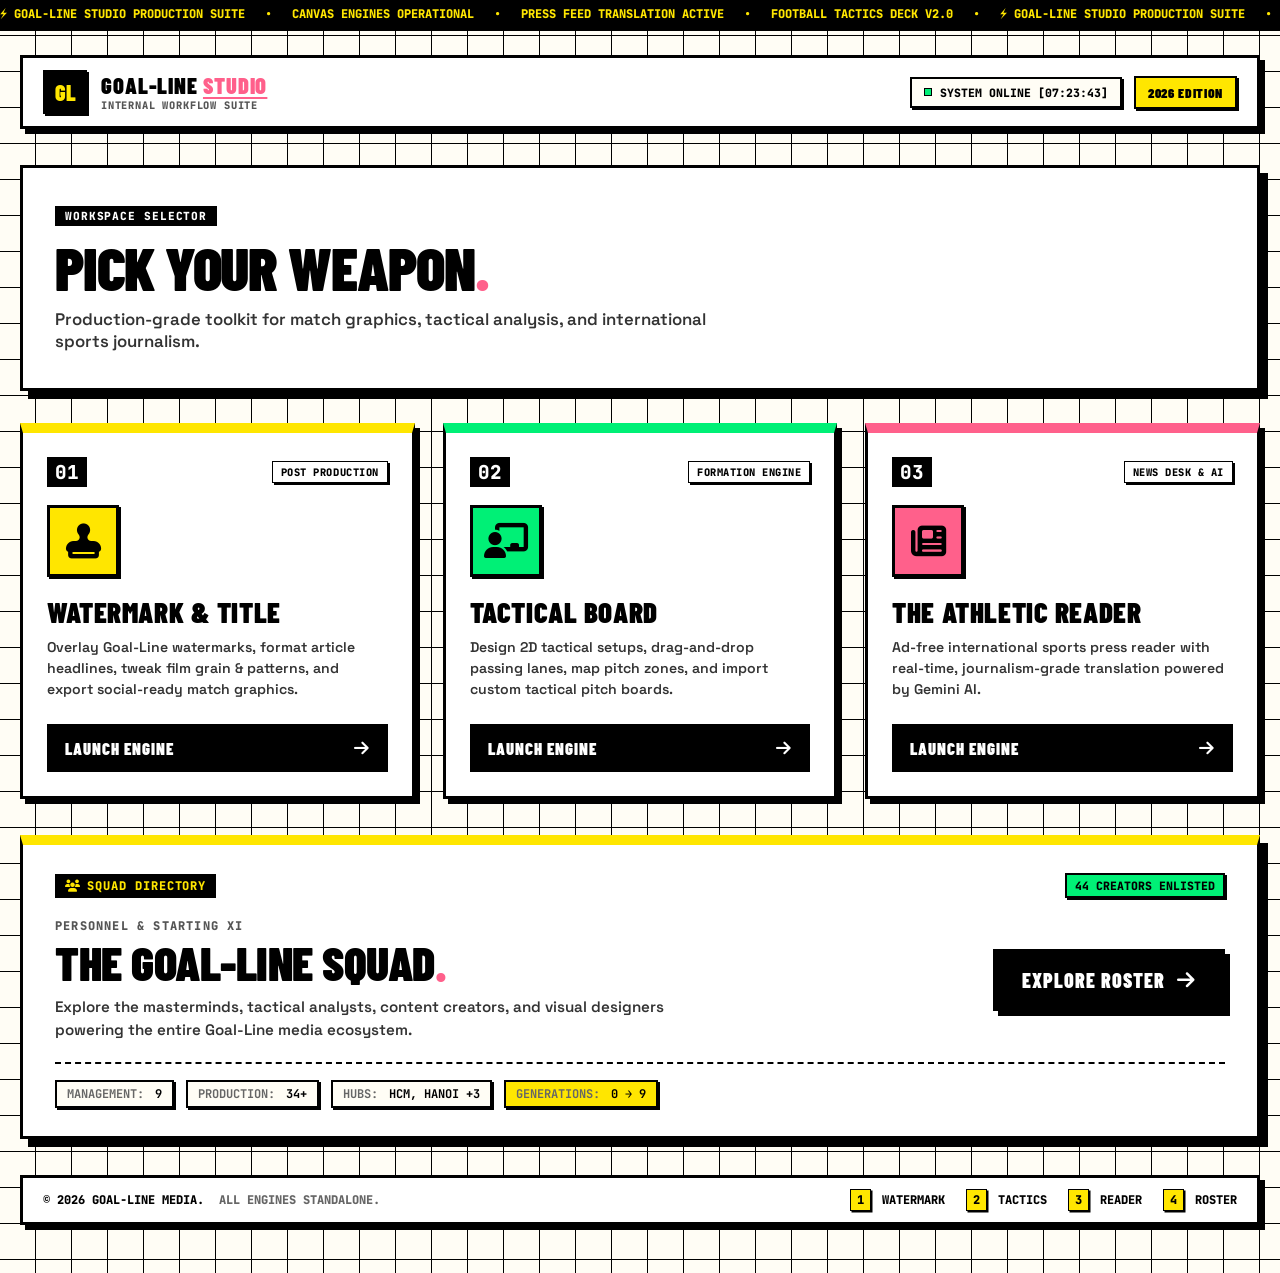
==== index.html @ 64f6f324 "squad list" ====
<!DOCTYPE html>
<html lang="en">
<head>
    <meta charset="UTF-8">
    <meta name="viewport" content="width=device-width, initial-scale=1.0, maximum-scale=1.0, user-scalable=no">
    <title>Goal-Line Studio | Production Suite</title>
    <link rel="icon" href="assets/img/GL_logo.jpg" type="image/icon type" />
    
    <!-- Google Fonts -->
    <link rel="preconnect" href="https://fonts.googleapis.com">
    <link rel="preconnect" href="https://fonts.gstatic.com" crossorigin>
    <link href="https://fonts.googleapis.com/css2?family=Space+Grotesk:wght@500;700;900&family=Barlow+Condensed:wght@800;900&family=JetBrains+Mono:wght@700;800&display=swap" rel="stylesheet">
    <link rel="stylesheet" href="https://cdnjs.cloudflare.com/ajax/libs/font-awesome/6.5.2/css/all.min.css" />
    <link rel="stylesheet" href="style.css" />
</head>
<body class="landing-body">

    <!-- Ticker Bar -->
    <div class="neo-ticker">
        <div class="ticker-track">
            <span>⚡ GOAL-LINE STUDIO PRODUCTION SUITE</span>
            <span>•</span>
            <span>CANVAS ENGINES OPERATIONAL</span>
            <span>•</span>
            <span>PRESS FEED TRANSLATION ACTIVE</span>
            <span>•</span>
            <span>FOOTBALL TACTICS DECK V2.0</span>
            <span>•</span>
            <span>⚡ GOAL-LINE STUDIO PRODUCTION SUITE</span>
            <span>•</span>
            <span>CANVAS ENGINES OPERATIONAL</span>
        </div>
    </div>

    <div class="landing-wrapper">
        <!-- Top Status Bar -->
        <header class="top-nav">
            <div class="brand-badge">
                <div class="logo-box">GL</div>
                <div class="brand-text">
                    <span class="studio-title">GOAL-LINE <em>STUDIO</em></span>
                    <span class="system-tag">INTERNAL WORKFLOW SUITE</span>
                </div>
            </div>

            <div class="header-status">
                <div class="status-indicator">
                    <span class="pulse-dot"></span>
                    <span id="live-clock">SYSTEM 100% READY</span>
                </div>
                <div class="pill-badge">2026 EDITION</div>
            </div>
        </header>

        <!-- Main Hero Section -->
        <section class="hero-section">
            <div class="hero-content">
                <div class="tag-label">WORKSPACE SELECTOR</div>
                <h1 class="hero-headline">PICK YOUR WEAPON<span class="dot-accent">.</span></h1>
                <p class="hero-sub">Production-grade toolkit for match graphics, tactical analysis, and international sports journalism.</p>
            </div>
        </section>

        <!-- 3 Main Tool Cards Grid (Beta Tools Hidden) -->
        <main class="tool-grid">
            
            <!-- TOOL 1: WATERMARK & TITLE -->
            <a href="watermark.html" class="tool-card card-yellow">
                <div class="card-top">
                    <span class="card-num">01</span>
                    <span class="card-tag">POST PRODUCTION</span>
                </div>
                <div class="card-icon-box">
                    <i class="fa-solid fa-stamp"></i>
                </div>
                <div class="card-body">
                    <h3 class="card-title">WATERMARK & TITLE</h3>
                    <p class="card-desc">Overlay Goal-Line watermarks, format article headlines, tweak film grain & patterns, and export social-ready match graphics.</p>
                </div>
                <div class="card-footer-btn">
                    <span>LAUNCH ENGINE</span>
                    <i class="fa-solid fa-arrow-right"></i>
                </div>
            </a>

            <!-- TOOL 2: TACTICAL BOARD -->
            <a href="board.html" class="tool-card card-green">
                <div class="card-top">
                    <span class="card-num">02</span>
                    <span class="card-tag">FORMATION ENGINE</span>
                </div>
                <div class="card-icon-box">
                    <i class="fa-solid fa-chalkboard-user"></i>
                </div>
                <div class="card-body">
                    <h3 class="card-title">TACTICAL BOARD</h3>
                    <p class="card-desc">Design 2D tactical setups, drag-and-drop passing lanes, map pitch zones, and import custom tactical pitch boards.</p>
                </div>
                <div class="card-footer-btn">
                    <span>LAUNCH ENGINE</span>
                    <i class="fa-solid fa-arrow-right"></i>
                </div>
            </a>

            <!-- TOOL 3: THE ATHLETIC READER -->
            <a href="reader.html" class="tool-card card-pink">
                <div class="card-top">
                    <span class="card-num">03</span>
                    <span class="card-tag">NEWS DESK & AI</span>
                </div>
                <div class="card-icon-box">
                    <i class="fa-solid fa-newspaper"></i>
                </div>
                <div class="card-body">
                    <h3 class="card-title">THE ATHLETIC READER</h3>
                    <p class="card-desc">Ad-free international sports press reader with real-time, journalism-grade translation powered by Gemini AI.</p>
                </div>
                <div class="card-footer-btn">
                    <span>LAUNCH ENGINE</span>
                    <i class="fa-solid fa-arrow-right"></i>
                </div>
            </a>

            <!-- ==============================================
                 BETA TOOLS (ĐÃ ĐƯỢC ẨN BẰNG CLASS hidden-beta)
                 ============================================== -->
            <a href="chart.html" class="tool-card card-blue hidden-beta">
                <div class="card-top">
                    <span class="card-num">04</span>
                    <span class="card-tag beta-tag">BETA</span>
                </div>
                <div class="card-icon-box"><i class="fa-solid fa-chart-pie"></i></div>
                <div class="card-body">
                    <h3 class="card-title">CHART</h3>
                    <p class="card-desc">Beta version, supports basic charts only.</p>
                </div>
                <div class="card-footer-btn"><span>LAUNCH TOOL</span><i class="fa-solid fa-arrow-right"></i></div>
            </a>

            <a href="report.html" class="tool-card card-orange hidden-beta">
                <div class="card-top">
                    <span class="card-num">05</span>
                    <span class="card-tag beta-tag">BETA</span>
                </div>
                <div class="card-icon-box"><i class="fa-solid fa-file-invoice"></i></div>
                <div class="card-body">
                    <h3 class="card-title">REPORT</h3>
                    <p class="card-desc">Beta version, supports WhoScored passmap only.</p>
                </div>
                <div class="card-footer-btn"><span>LAUNCH TOOL</span><i class="fa-solid fa-arrow-right"></i></div>
            </a>

            <a href="ai-news.html" class="tool-card card-purple hidden-beta">
                <div class="card-top">
                    <span class="card-num">06</span>
                    <span class="card-tag beta-tag">BETA</span>
                </div>
                <div class="card-icon-box"><i class="fa-solid fa-robot"></i></div>
                <div class="card-body">
                    <h3 class="card-title">AI NEWSROOM</h3>
                    <p class="card-desc">Stay updated with breaking news and draft social posts.</p>
                </div>
                <div class="card-footer-btn"><span>LAUNCH TOOL</span><i class="fa-solid fa-arrow-right"></i></div>
            </a>
        </main>

        <section class="roster-showcase-section">
            <div class="roster-banner card-yellow">
                <div class="banner-badge-strip">
                    <span class="banner-tag"><i class="fa-solid fa-users"></i> SQUAD DIRECTORY</span>
                    <span class="banner-status-tag" id="banner-total-tag">SYNCING ROSTER...</span>
                </div>
            
                <div class="banner-content">
                    <div class="banner-text">
                        <span class="sub-lead">PERSONNEL & STARTING XI</span>
                        <h2 class="banner-title">THE GOAL-LINE SQUAD<span class="dot-accent">.</span></h2>
                        <p class="banner-desc">Explore the masterminds, tactical analysts, content creators, and visual designers powering the entire Goal-Line media ecosystem.</p>
                    </div>
                
                    <div class="banner-action-wrap">
                        <a href="roster.html" class="btn-launch-roster">
                            <span>EXPLORE ROSTER</span>
                            <i class="fa-solid fa-arrow-right"></i>
                        </a>
                    </div>
                </div>
            
                <div class="banner-footer-stats">
                    <div class="stat-pill"><span class="pill-label">MANAGEMENT:</span> <strong id="banner-stat-mgmt">--</strong></div>
                    <div class="stat-pill"><span class="pill-label">PRODUCTION:</span> <strong id="banner-stat-prod">--</strong></div>
                    <div class="stat-pill"><span class="pill-label">HUBS:</span> <strong id="banner-stat-hubs">--</strong></div>
                    <div class="stat-pill highlight"><span class="pill-label">GENERATIONS:</span> <strong id="banner-stat-gens">--</strong></div>
                </div>
            </div>
        </section>

        <!-- Footer -->
        <footer class="landing-footer">
            <div class="footer-left">
                <span>© 2026 GOAL-LINE MEDIA.</span>
                <span class="footer-dim">ALL ENGINES STANDALONE.</span>
            </div>
            <div class="footer-right">
                <span class="keyboard-tip"><kbd>1</kbd> WATERMARK</span>
                <span class="keyboard-tip"><kbd>2</kbd> TACTICS</span>
                <span class="keyboard-tip"><kbd>3</kbd> READER</span>
                <span class="keyboard-tip"><kbd>4</kbd> ROSTER</span>
            </div>
        </footer>
    </div>

    <script type="module" src="js/landing.js"></script>
</body>
</html>
---- style.css ----
@font-face {
  font-family: "Albula";
  src: url("assets/fonts/AlbulaProBold.otf?v=1") format("opentype");
  font-weight: bold;
  font-style: normal;
}

@font-face {
  font-family: "Seriguela";
  src: url("assets/fonts/Seriguela-Black.otf") format("opentype");
  font-weight: normal;
  font-style: normal;
}

:root {
  --neo-black: #000000;
  --neo-white: #ffffff;
  --neo-bg: #fffdf5;
  --neo-card-bg: #ffffff;
  --neo-border-w: 3px;

  /* Palette */
  --neo-yellow: #ffe600;
  --neo-pink: #ff608b;
  --neo-blue: #4deeea;
  --neo-green: #00f076;
  --neo-orange: #ff944d;
  --neo-purple: #c084fc;

  /* Hard Shadows */
  --neo-shadow-sm: 2px 2px 0px var(--neo-black);
  --neo-shadow: 5px 5px 0px var(--neo-black);
  --neo-shadow-lg: 8px 8px 0px var(--neo-black);
  --neo-shadow-hover: 9px 9px 0px var(--neo-black);
  --neo-shadow-active: 2px 2px 0px var(--neo-black);

  /* Fonts */
  --font-main: 'Space Grotesk', system-ui, -apple-system, sans-serif;
  --font-cond: 'Barlow Condensed', sans-serif;
  --font-mono: 'JetBrains Mono', monospace;
}

*, *::before, *::after {
  box-sizing: border-box;
  margin: 0;
  padding: 0;
  -webkit-font-smoothing: antialiased;
}

html, body {
  min-height: 100vh;
  background-color: var(--neo-bg);
  color: var(--neo-black);
  font-family: var(--font-main);
  overflow-x: hidden;
}

/* Font Awesome Protection */
.fa, .fas, .far, .fa-solid, .fa-regular, .fa-brands {
  font-family: "Font Awesome 6 Free" !important;
}
.fa-solid { font-weight: 900 !important; }

/* ---------------- TICKER BAR ---------------- */
.neo-ticker {
  background: var(--neo-black);
  color: var(--neo-yellow);
  font-family: var(--font-mono);
  font-weight: 800;
  font-size: 0.75rem;
  padding: 6px 0;
  border-bottom: var(--neo-border-w) solid var(--neo-black);
  overflow: hidden;
  white-space: nowrap;
}

.ticker-track {
  display: inline-flex;
  gap: 20px;
  animation: ticker-slide 28s linear infinite;
}

@keyframes ticker-slide {
  from { transform: translateX(0); }
  to { transform: translateX(-50%); }
}

/* ---------------- WRAPPER & GRID ---------------- */
.landing-body {
  background-image: 
    linear-gradient(var(--neo-black) 1px, transparent 1px),
    linear-gradient(90deg, var(--neo-black) 1px, transparent 1px);
  background-size: 36px 36px;
  background-position: -1px -1px;
}

.landing-wrapper {
  max-width: 1280px;
  margin: 0 auto;
  padding: 24px 20px 48px;
  min-height: 100vh;
  display: flex;
  flex-direction: column;
}

/* ---------------- TOP NAV ---------------- */
.top-nav {
  display: flex;
  justify-content: space-between;
  align-items: center;
  background: var(--neo-white);
  border: var(--neo-border-w) solid var(--neo-black);
  box-shadow: var(--neo-shadow);
  padding: 12px 20px;
  margin-bottom: 36px;
}

.brand-badge {
  display: flex;
  align-items: center;
  gap: 14px;
}

.logo-box {
  width: 44px;
  height: 44px;
  background: var(--neo-black);
  color: var(--neo-yellow);
  font-family: var(--font-cond);
  font-weight: 900;
  font-size: 22px;
  display: flex;
  align-items: center;
  justify-content: center;
  border: 2.5px solid var(--neo-black);
  box-shadow: var(--neo-shadow-sm);
}

.brand-text {
  display: flex;
  flex-direction: column;
}

.studio-title {
  font-family: var(--font-cond);
  font-weight: 900;
  font-size: 1.4rem;
  letter-spacing: 0.04em;
  text-transform: uppercase;
}

.studio-title em {
  font-style: normal;
  color: var(--neo-pink);
  text-decoration: underline;
  text-underline-offset: 3px;
}

.system-tag {
  font-family: var(--font-mono);
  font-size: 0.65rem;
  font-weight: 800;
  color: #555;
  letter-spacing: 0.08em;
}

.header-status {
  display: flex;
  align-items: center;
  gap: 12px;
}

.status-indicator {
  display: flex;
  align-items: center;
  gap: 8px;
  background: var(--neo-bg);
  border: 2px solid var(--neo-black);
  padding: 6px 12px;
  font-family: var(--font-mono);
  font-weight: 800;
  font-size: 0.72rem;
  box-shadow: var(--neo-shadow-sm);
}

.pulse-dot {
  width: 8px;
  height: 8px;
  background: var(--neo-green);
  border: 1.5px solid var(--neo-black);
}

.pill-badge {
  background: var(--neo-yellow);
  border: 2px solid var(--neo-black);
  box-shadow: var(--neo-shadow-sm);
  padding: 6px 12px;
  font-family: var(--font-cond);
  font-weight: 900;
  font-size: 0.85rem;
  letter-spacing: 0.05em;
}

/* ---------------- HERO SECTION ---------------- */
.hero-section {
  margin-bottom: 32px;
}

.hero-content {
  background: var(--neo-white);
  border: var(--neo-border-w) solid var(--neo-black);
  box-shadow: var(--neo-shadow-lg);
  padding: 36px 32px;
  position: relative;
}

.tag-label {
  display: inline-block;
  background: var(--neo-black);
  color: var(--neo-white);
  font-family: var(--font-mono);
  font-size: 0.7rem;
  font-weight: 900;
  padding: 3px 10px;
  margin-bottom: 12px;
  letter-spacing: 0.08em;
}

.hero-headline {
  font-family: var(--font-cond);
  font-size: 3.8rem;
  font-weight: 900;
  line-height: 0.95;
  letter-spacing: -0.02em;
  margin-bottom: 12px;
}

.dot-accent {
  color: var(--neo-pink);
}

.hero-sub {
  font-size: 1.05rem;
  font-weight: 600;
  color: #333;
  max-width: 680px;
}

/* ---------------- 3 PRIMARY TOOL CARDS ---------------- */
.tool-grid {
  display: grid;
  grid-template-columns: repeat(3, 1fr);
  gap: 28px;
  margin-bottom: 36px;
}

.tool-card {
  background: var(--neo-card-bg);
  border: var(--neo-border-w) solid var(--neo-black);
  box-shadow: var(--neo-shadow);
  padding: 24px;
  text-decoration: none;
  color: var(--neo-black);
  display: flex;
  flex-direction: column;
  position: relative;
  transition: all 0.12s cubic-bezier(0.4, 0, 0.2, 1);
}

.tool-card:hover {
  transform: translate(-4px, -4px);
  box-shadow: var(--neo-shadow-hover);
}

.tool-card:active {
  transform: translate(2px, 2px);
  box-shadow: var(--neo-shadow-active);
}

/* Top Badge & Numbering */
.card-top {
  display: flex;
  justify-content: space-between;
  align-items: center;
  margin-bottom: 18px;
}

.card-num {
  font-family: var(--font-mono);
  font-size: 1.2rem;
  font-weight: 900;
  background: var(--neo-black);
  color: var(--neo-white);
  padding: 2px 8px;
}

.card-tag {
  font-family: var(--font-mono);
  font-size: 0.65rem;
  font-weight: 900;
  border: 1.5px solid var(--neo-black);
  padding: 3px 8px;
  background: var(--neo-white);
  box-shadow: var(--neo-shadow-sm);
  letter-spacing: 0.05em;
}

/* Icon Box */
.card-icon-box {
  width: 72px;
  height: 72px;
  border: var(--neo-border-w) solid var(--neo-black);
  box-shadow: var(--neo-shadow-sm);
  display: flex;
  align-items: center;
  justify-content: center;
  font-size: 2.2rem;
  margin-bottom: 20px;
}

/* Accent Card Colors */
.card-yellow .card-icon-box { background: var(--neo-yellow); }
.card-yellow { border-top: 10px solid var(--neo-yellow); }

.card-green .card-icon-box { background: var(--neo-green); }
.card-green { border-top: 10px solid var(--neo-green); }

.card-pink .card-icon-box { background: var(--neo-pink); }
.card-pink { border-top: 10px solid var(--neo-pink); }

/* Card Content */
.card-body {
  flex-grow: 1;
  margin-bottom: 24px;
}

.card-title {
  font-family: var(--font-cond);
  font-size: 1.8rem;
  font-weight: 900;
  line-height: 1.05;
  letter-spacing: 0.02em;
  margin-bottom: 10px;
}

.card-desc {
  font-size: 0.88rem;
  font-weight: 600;
  line-height: 1.5;
  color: #333;
}

/* Launch Action Button */
.card-footer-btn {
  background: var(--neo-black);
  color: var(--neo-white);
  padding: 12px 16px;
  border: 2px solid var(--neo-black);
  display: flex;
  align-items: center;
  justify-content: space-between;
  font-family: var(--font-cond);
  font-weight: 900;
  font-size: 1.05rem;
  letter-spacing: 0.06em;
  transition: all 0.12s;
}

.tool-card:hover .card-footer-btn {
  background: var(--neo-yellow);
  color: var(--neo-black);
  box-shadow: 3px 3px 0 var(--neo-black);
}

.tool-card:hover.card-green .card-footer-btn {
  background: var(--neo-green);
}

.tool-card:hover.card-pink .card-footer-btn {
  background: var(--neo-pink);
  color: var(--neo-white);
}

/* ---------------- ẨN TRIỆT ĐỂ 3 MENU BETA ---------------- */
.hidden-beta {
  display: none !important;
}

/* ---------------- FOOTER ---------------- */
.landing-footer {
  margin-top: auto;
  background: var(--neo-white);
  border: var(--neo-border-w) solid var(--neo-black);
  box-shadow: var(--neo-shadow);
  padding: 14px 20px;
  display: flex;
  justify-content: space-between;
  align-items: center;
  font-family: var(--font-mono);
  font-size: 0.75rem;
  font-weight: 800;
}

.footer-dim {
  color: #666;
  margin-left: 8px;
}

.keyboard-tip {
  margin-left: 14px;
}

.keyboard-tip kbd {
  background: var(--neo-yellow);
  border: 1.5px solid var(--neo-black);
  box-shadow: 1.5px 1.5px 0 var(--neo-black);
  padding: 2px 6px;
  font-family: var(--font-mono);
  font-weight: 900;
  margin-right: 4px;
}

/* ---------------- ROSTER BIG SHOWCASE BANNER ---------------- */
.roster-showcase-section {
  margin-bottom: 36px;
}

.roster-banner {
  background: var(--neo-card-bg);
  border: var(--neo-border-w) solid var(--neo-black);
  box-shadow: var(--neo-shadow-lg);
  padding: 28px 32px;
  position: relative;
  display: flex;
  flex-direction: column;
  gap: 20px;
}

.roster-banner.card-yellow {
  border-top: 10px solid var(--neo-yellow);
}

.banner-badge-strip {
  display: flex;
  justify-content: space-between;
  align-items: center;
}

.banner-tag {
  background: var(--neo-black);
  color: var(--neo-yellow);
  font-family: var(--font-mono);
  font-size: 0.75rem;
  font-weight: 900;
  padding: 4px 10px;
  letter-spacing: 0.08em;
  display: flex;
  align-items: center;
  gap: 6px;
}

.banner-status-tag {
  font-family: var(--font-mono);
  font-size: 0.72rem;
  font-weight: 800;
  border: 2px solid var(--neo-black);
  background: var(--neo-green);
  padding: 3px 8px;
  box-shadow: var(--neo-shadow-sm);
}

.banner-content {
  display: flex;
  justify-content: space-between;
  align-items: center;
  gap: 30px;
}

.banner-text {
  flex: 1;
}

.sub-lead {
  font-family: var(--font-mono);
  font-size: 0.75rem;
  font-weight: 800;
  color: #555;
  letter-spacing: 0.1em;
  display: block;
  margin-bottom: 4px;
}

.banner-title {
  font-family: var(--font-cond);
  font-size: 3rem;
  font-weight: 900;
  line-height: 1;
  letter-spacing: -0.01em;
  margin-bottom: 10px;
}

.banner-desc {
  font-size: 0.95rem;
  font-weight: 600;
  color: #333;
  line-height: 1.5;
  max-width: 680px;
}

.banner-action-wrap {
  flex-shrink: 0;
}

.btn-launch-roster {
  background: var(--neo-black);
  color: var(--neo-white);
  padding: 16px 26px;
  border: var(--neo-border-w) solid var(--neo-black);
  box-shadow: var(--neo-shadow);
  display: inline-flex;
  align-items: center;
  gap: 12px;
  font-family: var(--font-cond);
  font-weight: 900;
  font-size: 1.25rem;
  letter-spacing: 0.05em;
  text-decoration: none;
  transition: all 0.12s;
}

.btn-launch-roster:hover {
  background: var(--neo-yellow);
  color: var(--neo-black);
  transform: translate(-3px, -3px);
  box-shadow: var(--neo-shadow-hover);
}

.btn-launch-roster:active {
  transform: translate(2px, 2px);
  box-shadow: var(--neo-shadow-active);
}

.banner-footer-stats {
  display: flex;
  flex-wrap: wrap;
  gap: 12px;
  border-top: 2px dashed var(--neo-black);
  padding-top: 16px;
}

.stat-pill {
  background: var(--neo-bg);
  border: 2px solid var(--neo-black);
  box-shadow: var(--neo-shadow-sm);
  padding: 4px 10px;
  font-family: var(--font-mono);
  font-size: 0.75rem;
  font-weight: 700;
}

.stat-pill.highlight {
  background: var(--neo-yellow);
}

.pill-label {
  color: #666;
  margin-right: 4px;
}

@media screen and (max-width: 992px) {
  .banner-content {
    flex-direction: column;
    align-items: flex-start;
  }
  .btn-launch-roster {
    width: 100%;
    justify-content: center;
  }
  .banner-title {
    font-size: 2.2rem;
  }
}

/* ---------------- RESPONSIVE (MOBILE) ---------------- */
@media screen and (max-width: 992px) {
  .tool-grid {
    grid-template-columns: 1fr;
    gap: 20px;
  }

  .hero-headline {
    font-size: 2.8rem;
  }

  .top-nav {
    flex-direction: column;
    gap: 12px;
    align-items: flex-start;
  }

  .header-status {
    width: 100%;
    justify-content: space-between;
  }

  .landing-footer {
    flex-direction: column;
    gap: 10px;
    text-align: center;
  }

  .keyboard-tip {
    display: inline-block;
    margin: 4px 6px;
  }
}
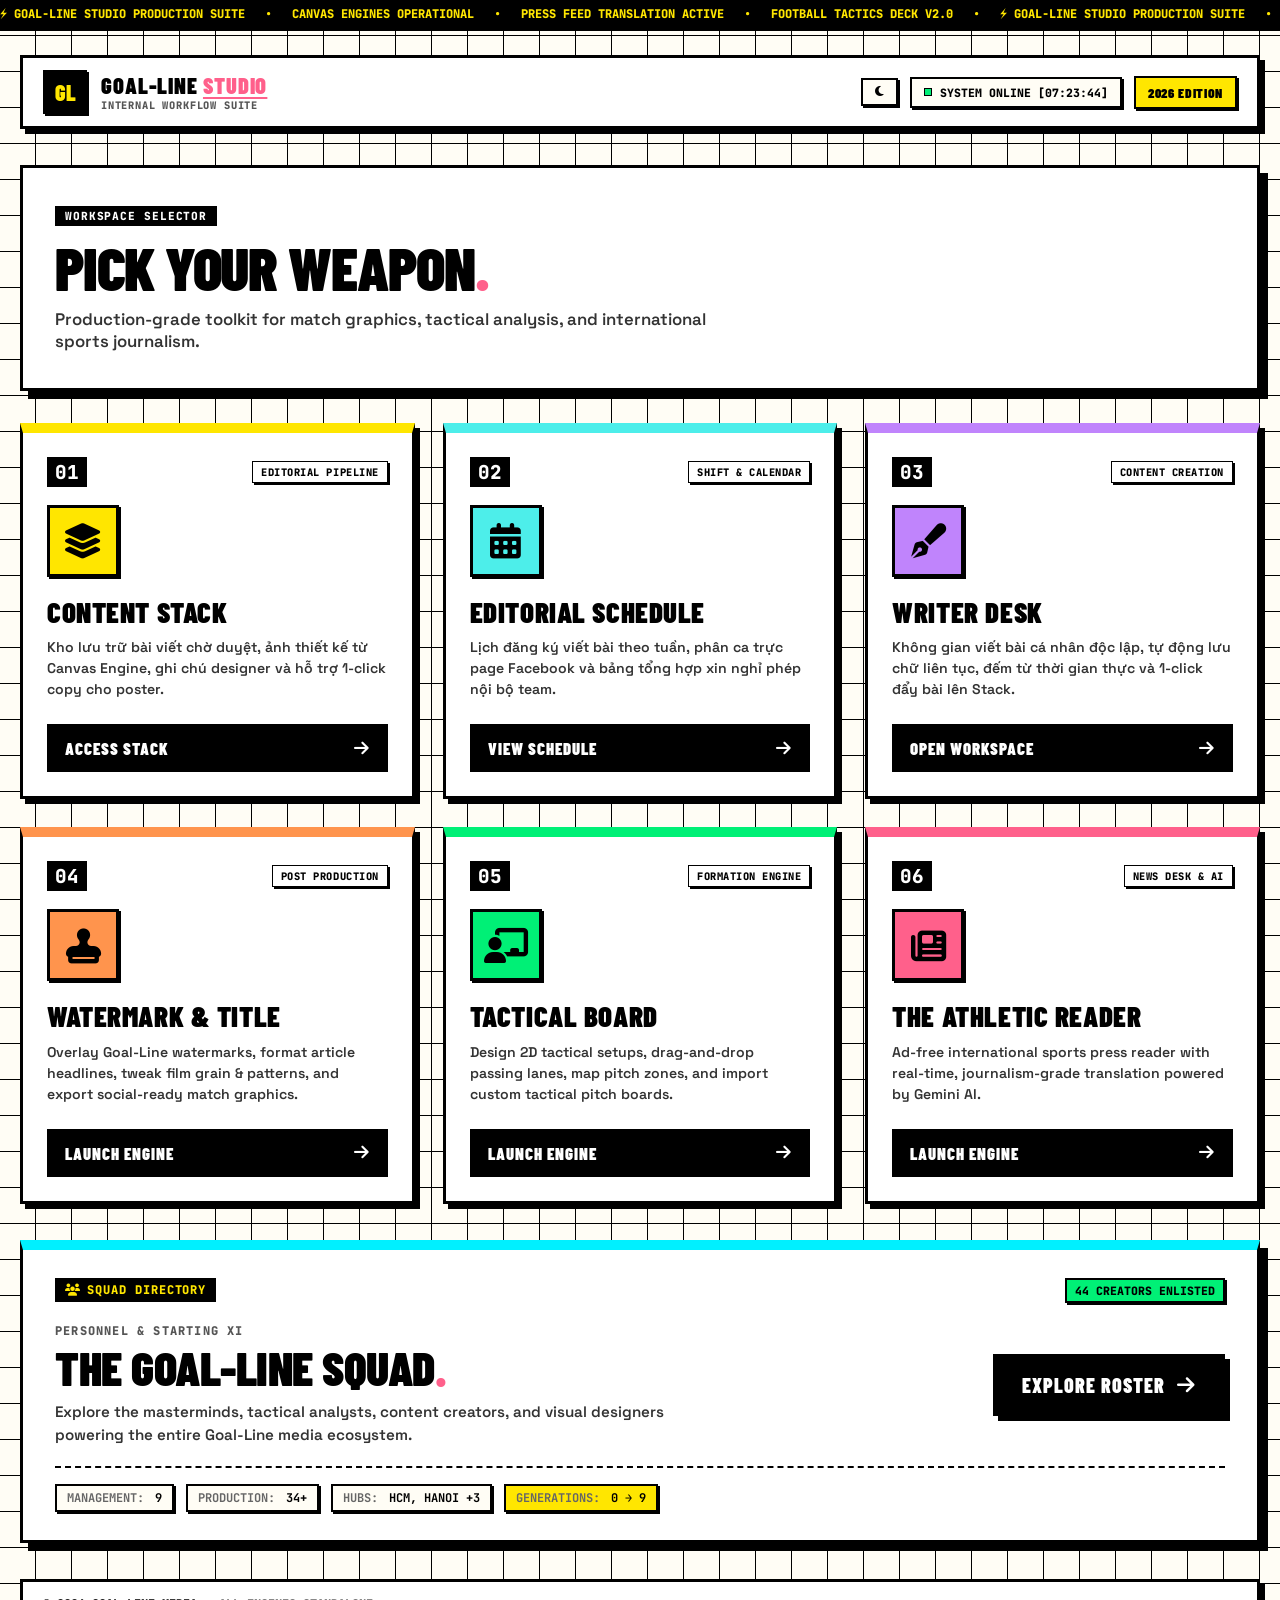
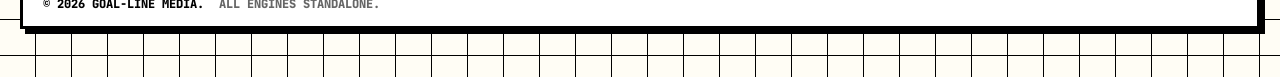
==== commit 966b0204: "beat content stac,schedule, writer" ====
--- a/index.html
+++ b/index.html
@@ -44,6 +44,9 @@
             </div>
 
             <div class="header-status">
+                <button class="status-indicator" onclick="toggleDarkMode()" style="cursor: pointer;" title="Bật/Tắt Dark Mode">
+                    <i id="theme-toggle-icon" class="fa-solid fa-moon"></i>
+                </button>
                 <div class="status-indicator">
                     <span class="pulse-dot"></span>
                     <span id="live-clock">SYSTEM 100% READY</span>
@@ -64,10 +67,67 @@
         <!-- 3 Main Tool Cards Grid (Beta Tools Hidden) -->
         <main class="tool-grid">
             
-            <!-- TOOL 1: WATERMARK & TITLE -->
-            <a href="watermark.html" class="tool-card card-yellow">
+            <!-- TOOL 01: CONTENT STACK -->
+            <a href="stack.html" class="tool-card card-yellow">
                 <div class="card-top">
                     <span class="card-num">01</span>
+                    <span class="card-tag">EDITORIAL PIPELINE</span>
+                </div>
+                <div class="card-icon-box">
+                    <i class="fa-solid fa-layer-group"></i>
+                </div>
+                <div class="card-body">
+                    <h3 class="card-title">CONTENT STACK</h3>
+                    <p class="card-desc">Kho lưu trữ bài viết chờ duyệt, ảnh thiết kế từ Canvas Engine, ghi chú designer và hỗ trợ 1-click copy cho poster.</p>
+                </div>
+                <div class="card-footer-btn">
+                    <span>ACCESS STACK</span>
+                    <i class="fa-solid fa-arrow-right"></i>
+                </div>
+            </a>
+
+            <!-- TOOL 02: EDITORIAL SCHEDULE -->
+            <a href="schedule.html" class="tool-card card-blue">
+                <div class="card-top">
+                    <span class="card-num">02</span>
+                    <span class="card-tag">SHIFT & CALENDAR</span>
+                </div>
+                <div class="card-icon-box">
+                    <i class="fa-solid fa-calendar-days"></i>
+                </div>
+                <div class="card-body">
+                    <h3 class="card-title">EDITORIAL SCHEDULE</h3>
+                    <p class="card-desc">Lịch đăng ký viết bài theo tuần, phân ca trực page Facebook và bảng tổng hợp xin nghỉ phép nội bộ team.</p>
+                </div>
+                <div class="card-footer-btn">
+                    <span>VIEW SCHEDULE</span>
+                    <i class="fa-solid fa-arrow-right"></i>
+                </div>
+            </a>
+
+            <!-- TOOL 03: WRITER DESK -->
+            <a href="writer.html" class="tool-card card-purple">
+                <div class="card-top">
+                    <span class="card-num">03</span>
+                    <span class="card-tag">CONTENT CREATION</span>
+                </div>
+                <div class="card-icon-box">
+                    <i class="fa-solid fa-pen-fancy"></i>
+                </div>
+                <div class="card-body">
+                    <h3 class="card-title">WRITER DESK</h3>
+                    <p class="card-desc">Không gian viết bài cá nhân độc lập, tự động lưu chữ liên tục, đếm từ thời gian thực và 1-click đẩy bài lên Stack.</p>
+                </div>
+                <div class="card-footer-btn">
+                    <span>OPEN WORKSPACE</span>
+                    <i class="fa-solid fa-arrow-right"></i>
+                </div>
+            </a>
+
+            <!-- TOOL 04: WATERMARK & TITLE -->
+            <a href="watermark.html" class="tool-card card-orange">
+                <div class="card-top">
+                    <span class="card-num">04</span>
                     <span class="card-tag">POST PRODUCTION</span>
                 </div>
                 <div class="card-icon-box">
@@ -83,10 +143,10 @@
                 </div>
             </a>
 
-            <!-- TOOL 2: TACTICAL BOARD -->
+            <!-- TOOL 05: TACTICAL BOARD -->
             <a href="board.html" class="tool-card card-green">
                 <div class="card-top">
-                    <span class="card-num">02</span>
+                    <span class="card-num">05</span>
                     <span class="card-tag">FORMATION ENGINE</span>
                 </div>
                 <div class="card-icon-box">
@@ -102,10 +162,10 @@
                 </div>
             </a>
 
-            <!-- TOOL 3: THE ATHLETIC READER -->
+            <!-- TOOL 06: THE ATHLETIC READER -->
             <a href="reader.html" class="tool-card card-pink">
                 <div class="card-top">
-                    <span class="card-num">03</span>
+                    <span class="card-num">06</span>
                     <span class="card-tag">NEWS DESK & AI</span>
                 </div>
                 <div class="card-icon-box">
@@ -121,51 +181,11 @@
                 </div>
             </a>
 
-            <!-- ==============================================
-                 BETA TOOLS (ĐÃ ĐƯỢC ẨN BẰNG CLASS hidden-beta)
-                 ============================================== -->
-            <a href="chart.html" class="tool-card card-blue hidden-beta">
-                <div class="card-top">
-                    <span class="card-num">04</span>
-                    <span class="card-tag beta-tag">BETA</span>
-                </div>
-                <div class="card-icon-box"><i class="fa-solid fa-chart-pie"></i></div>
-                <div class="card-body">
-                    <h3 class="card-title">CHART</h3>
-                    <p class="card-desc">Beta version, supports basic charts only.</p>
-                </div>
-                <div class="card-footer-btn"><span>LAUNCH TOOL</span><i class="fa-solid fa-arrow-right"></i></div>
-            </a>
-
-            <a href="report.html" class="tool-card card-orange hidden-beta">
-                <div class="card-top">
-                    <span class="card-num">05</span>
-                    <span class="card-tag beta-tag">BETA</span>
-                </div>
-                <div class="card-icon-box"><i class="fa-solid fa-file-invoice"></i></div>
-                <div class="card-body">
-                    <h3 class="card-title">REPORT</h3>
-                    <p class="card-desc">Beta version, supports WhoScored passmap only.</p>
-                </div>
-                <div class="card-footer-btn"><span>LAUNCH TOOL</span><i class="fa-solid fa-arrow-right"></i></div>
-            </a>
-
-            <a href="ai-news.html" class="tool-card card-purple hidden-beta">
-                <div class="card-top">
-                    <span class="card-num">06</span>
-                    <span class="card-tag beta-tag">BETA</span>
-                </div>
-                <div class="card-icon-box"><i class="fa-solid fa-robot"></i></div>
-                <div class="card-body">
-                    <h3 class="card-title">AI NEWSROOM</h3>
-                    <p class="card-desc">Stay updated with breaking news and draft social posts.</p>
-                </div>
-                <div class="card-footer-btn"><span>LAUNCH TOOL</span><i class="fa-solid fa-arrow-right"></i></div>
-            </a>
         </main>
 
+        <!-- SQUAD DIRECTORY BANNER (Đổi sang card-cyan để không xung đột màu vàng) -->
         <section class="roster-showcase-section">
-            <div class="roster-banner card-yellow">
+            <div class="roster-banner card-cyan">
                 <div class="banner-badge-strip">
                     <span class="banner-tag"><i class="fa-solid fa-users"></i> SQUAD DIRECTORY</span>
                     <span class="banner-status-tag" id="banner-total-tag">SYNCING ROSTER...</span>
@@ -202,14 +222,11 @@
                 <span class="footer-dim">ALL ENGINES STANDALONE.</span>
             </div>
             <div class="footer-right">
-                <span class="keyboard-tip"><kbd>1</kbd> WATERMARK</span>
-                <span class="keyboard-tip"><kbd>2</kbd> TACTICS</span>
-                <span class="keyboard-tip"><kbd>3</kbd> READER</span>
-                <span class="keyboard-tip"><kbd>4</kbd> ROSTER</span>
             </div>
         </footer>
     </div>
 
     <script type="module" src="js/landing.js"></script>
+    <script src="js/theme.js"></script>
 </body>
 </html>
--- a/style.css
+++ b/style.css
@@ -11,6 +11,8 @@
   font-weight: normal;
   font-style: normal;
 }
+
+
 
 :root {
   --neo-black: #000000;
@@ -613,4 +615,27 @@
     display: inline-block;
     margin: 4px 6px;
   }
-}+}
+
+/* ==================================================
+   1. FIX VIỀN ĐẦU CHO CARD 02 VÀ CARD 03 BỊ ĐEN
+   ================================================== */
+.card-yellow .card-icon-box { background: var(--neo-yellow); }
+.card-yellow { border-top: 10px solid var(--neo-yellow); }
+
+.card-blue .card-icon-box { background: var(--neo-blue); }
+.card-blue { border-top: 10px solid var(--neo-blue); }
+
+.card-purple .card-icon-box { background: var(--neo-purple); }
+.card-purple { border-top: 10px solid var(--neo-purple); }
+
+.card-orange .card-icon-box { background: var(--neo-orange); }
+.card-orange { border-top: 10px solid var(--neo-orange); }
+
+.card-green .card-icon-box { background: var(--neo-green); }
+.card-green { border-top: 10px solid var(--neo-green); }
+
+.card-pink .card-icon-box { background: var(--neo-pink); }
+.card-pink { border-top: 10px solid var(--neo-pink); }
+
+.card-cyan { border-top: 10px solid #00f0ff !important; }
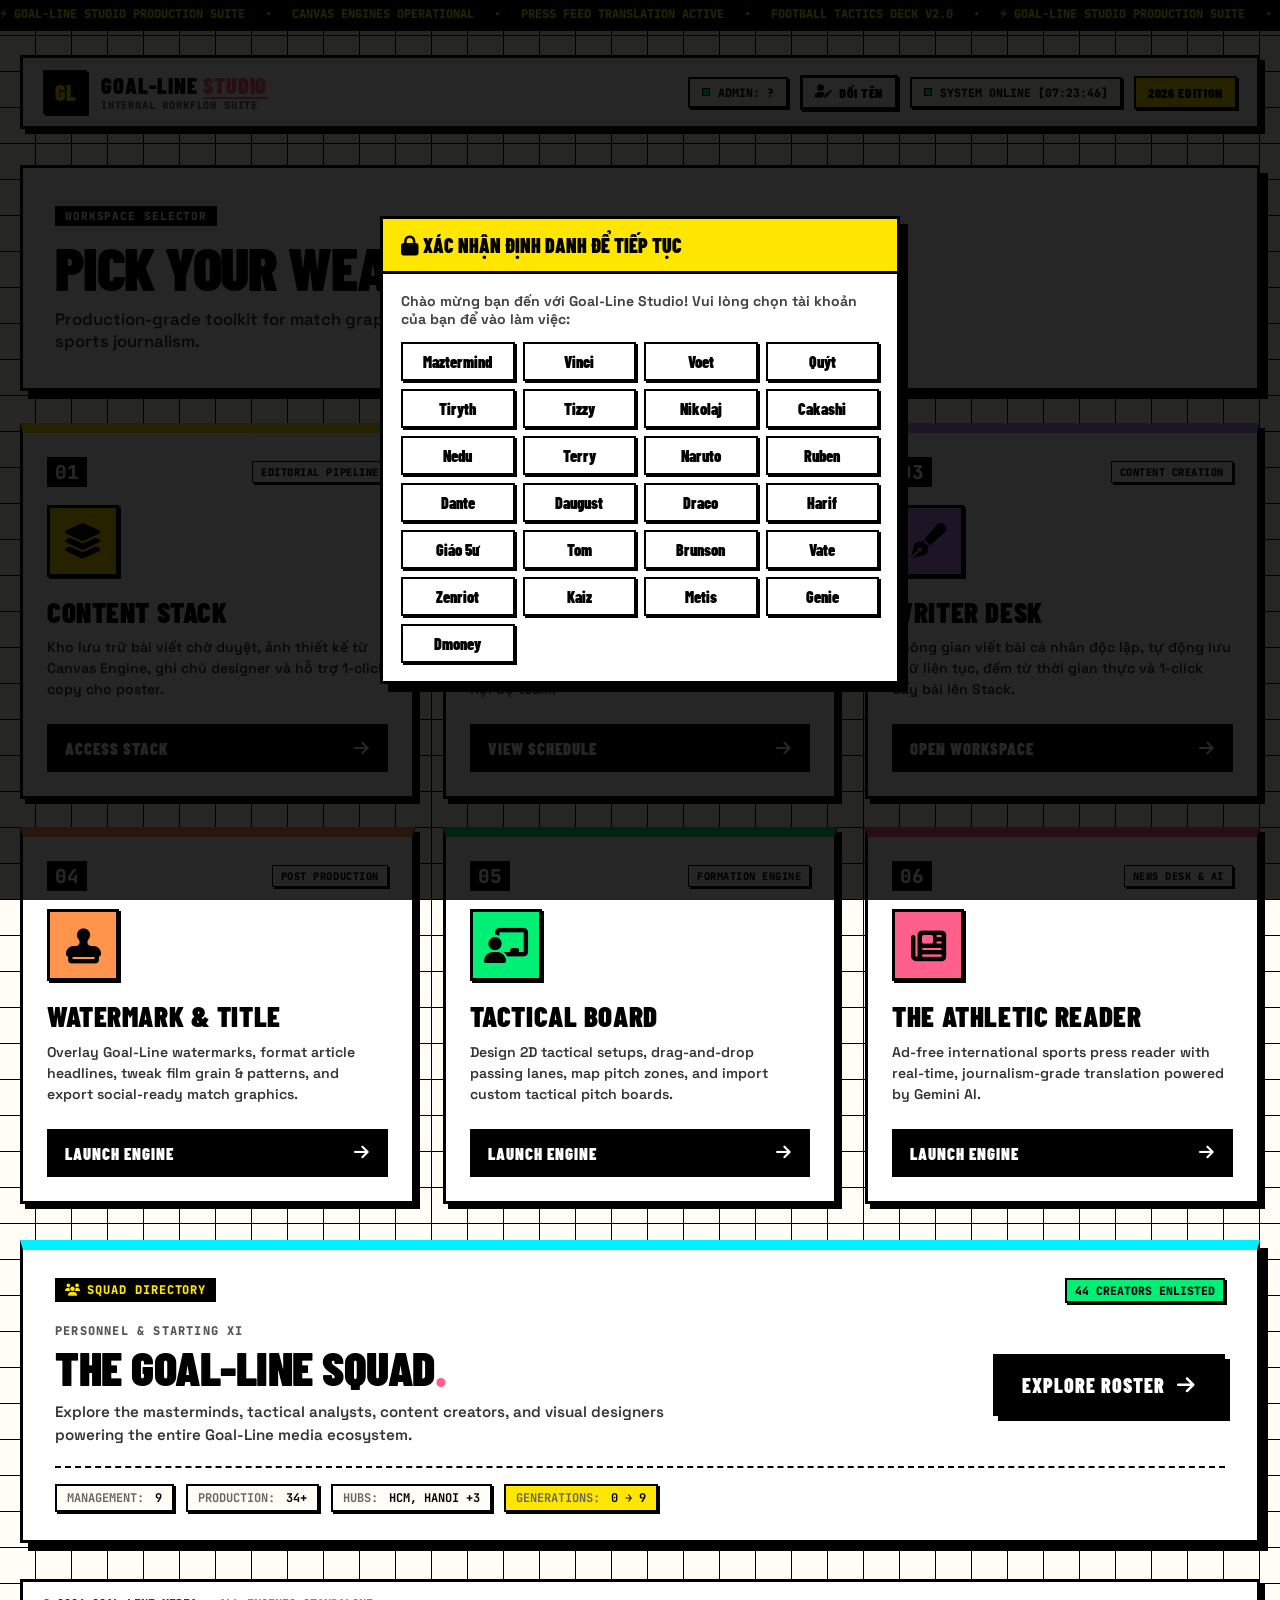
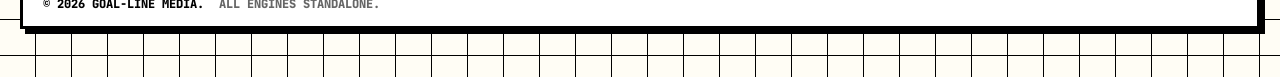
==== commit 0d956916: "big update" ====
--- a/index.html
+++ b/index.html
@@ -44,8 +44,12 @@
             </div>
 
             <div class="header-status">
-                <button class="status-indicator" onclick="toggleDarkMode()" style="cursor: pointer;" title="Bật/Tắt Dark Mode">
-                    <i id="theme-toggle-icon" class="fa-solid fa-moon"></i>
+                <div class="status-indicator">
+                    <span class="pulse-dot"></span>
+                    <span id="current-user-display">ADMIN: ?</span>
+                </div>
+                <button class="btn-neo-back" id="btn-change-identity" onclick="openIdentitySelector()" style="padding: 6px 12px; font-size: 0.85rem;" title="Thay đổi định danh tài khoản">
+                    <i class="fa-solid fa-user-pen"></i> ĐỔI TÊN
                 </button>
                 <div class="status-indicator">
                     <span class="pulse-dot"></span>
@@ -227,6 +231,6 @@
     </div>
 
     <script type="module" src="js/landing.js"></script>
-    <script src="js/theme.js"></script>
+    <script src="js/identity.js"></script>
 </body>
 </html>
--- a/style.css
+++ b/style.css
@@ -638,4 +638,51 @@
 .card-pink .card-icon-box { background: var(--neo-pink); }
 .card-pink { border-top: 10px solid var(--neo-pink); }
 
-.card-cyan { border-top: 10px solid #00f0ff !important; }+.card-cyan { border-top: 10px solid #00f0ff !important; }
+
+/* ==================================================
+   GLOBAL IDENTITY BUTTON & BADGE (NEOBRUTALISM)
+   ================================================== */
+.btn-neo-back {
+  background: var(--neo-white, #ffffff);
+  color: var(--neo-black, #000000);
+  padding: 6px 12px;
+  font-family: var(--font-cond, 'Barlow Condensed', sans-serif);
+  font-weight: 900;
+  font-size: 0.85rem;
+  letter-spacing: 0.04em;
+  text-decoration: none;
+  border: var(--neo-border-w, 3px) solid var(--neo-black, #000000);
+  box-shadow: var(--neo-shadow-sm, 2px 2px 0 #000000);
+  display: inline-flex;
+  align-items: center;
+  gap: 6px;
+  cursor: pointer;
+  transition: all 0.12s ease;
+  outline: none;
+}
+
+.btn-neo-back:hover {
+  background: var(--neo-yellow, #ffe600);
+  color: var(--neo-black, #000000);
+  transform: translate(-2px, -2px);
+  box-shadow: var(--neo-shadow, 4px 4px 0 #000000);
+}
+
+.btn-neo-back:active {
+  transform: translate(1px, 1px);
+  box-shadow: 1px 1px 0 var(--neo-black, #000000);
+}
+
+/* Khi ở Dark Mode */
+body.dark-mode .btn-neo-back {
+  background: #27272a;
+  color: #ffffff;
+  border-color: #f4f4f5;
+  box-shadow: 2px 2px 0 #f4f4f5;
+}
+
+body.dark-mode .btn-neo-back:hover {
+  background: var(--neo-yellow, #ffe600);
+  color: #000000;
+}
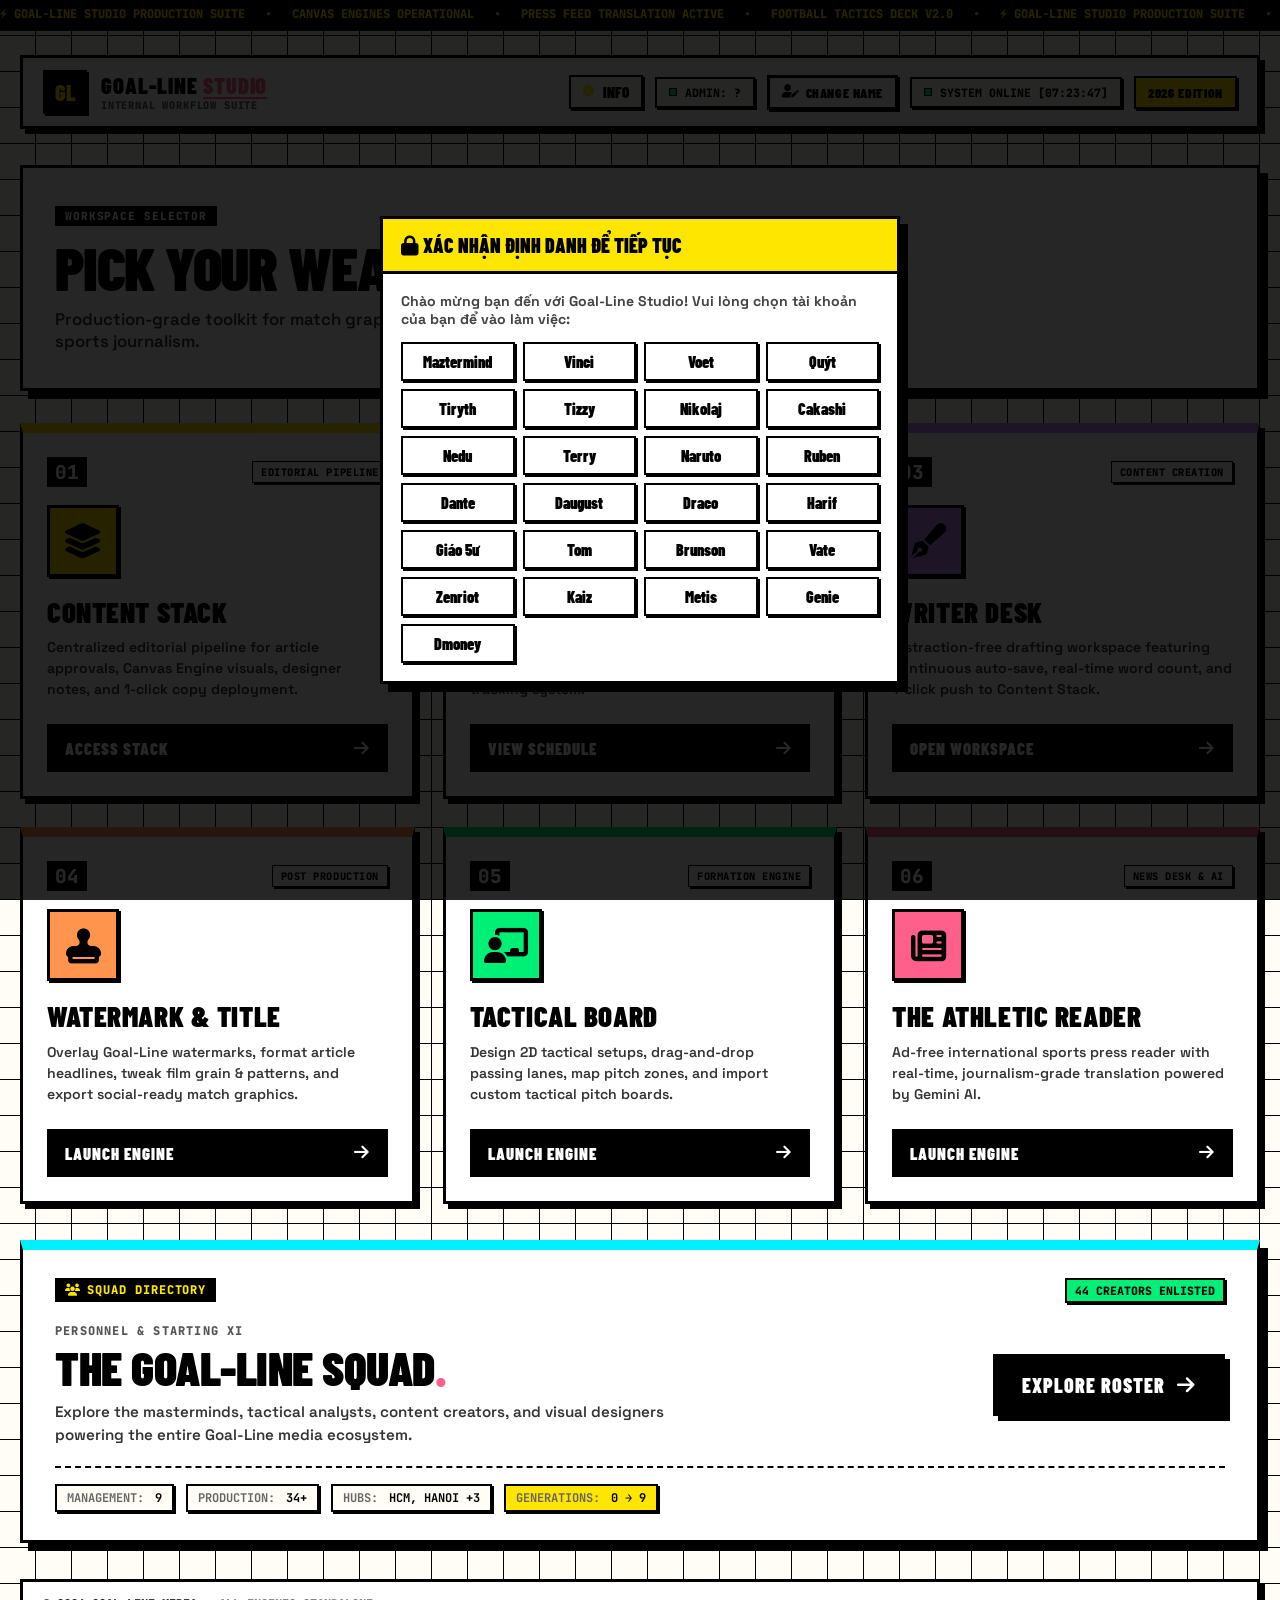
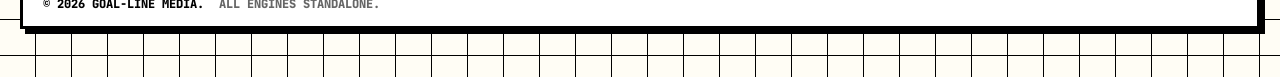
==== commit 731e3076: "release" ====
--- a/index.html
+++ b/index.html
@@ -44,12 +44,16 @@
             </div>
 
             <div class="header-status">
+                <a href="info.html" class="status-indicator" style="cursor: pointer; text-decoration: none; color: inherit; font-weight: 900;" title="Xem Sổ tay & Hướng dẫn sử dụng Studio">
+                    <i class="fa-solid fa-circle-info" style="color: var(--neo-yellow, #ffe600);"></i>
+                    <span style="font-family: var(--font-cond); font-size: 0.95rem;">INFO</span>
+                </a>
                 <div class="status-indicator">
                     <span class="pulse-dot"></span>
                     <span id="current-user-display">ADMIN: ?</span>
                 </div>
                 <button class="btn-neo-back" id="btn-change-identity" onclick="openIdentitySelector()" style="padding: 6px 12px; font-size: 0.85rem;" title="Thay đổi định danh tài khoản">
-                    <i class="fa-solid fa-user-pen"></i> ĐỔI TÊN
+                    <i class="fa-solid fa-user-pen"></i> CHANGE NAME
                 </button>
                 <div class="status-indicator">
                     <span class="pulse-dot"></span>
@@ -82,7 +86,7 @@
                 </div>
                 <div class="card-body">
                     <h3 class="card-title">CONTENT STACK</h3>
-                    <p class="card-desc">Kho lưu trữ bài viết chờ duyệt, ảnh thiết kế từ Canvas Engine, ghi chú designer và hỗ trợ 1-click copy cho poster.</p>
+                    <p class="card-desc">Centralized editorial pipeline for article approvals, Canvas Engine visuals, designer notes, and 1-click copy deployment.</p>
                 </div>
                 <div class="card-footer-btn">
                     <span>ACCESS STACK</span>
@@ -101,7 +105,7 @@
                 </div>
                 <div class="card-body">
                     <h3 class="card-title">EDITORIAL SCHEDULE</h3>
-                    <p class="card-desc">Lịch đăng ký viết bài theo tuần, phân ca trực page Facebook và bảng tổng hợp xin nghỉ phép nội bộ team.</p>
+                    <p class="card-desc">Weekly publishing cycle planner, live Facebook page shift roster, and internal team leave tracking system.</p>
                 </div>
                 <div class="card-footer-btn">
                     <span>VIEW SCHEDULE</span>
@@ -120,7 +124,7 @@
                 </div>
                 <div class="card-body">
                     <h3 class="card-title">WRITER DESK</h3>
-                    <p class="card-desc">Không gian viết bài cá nhân độc lập, tự động lưu chữ liên tục, đếm từ thời gian thực và 1-click đẩy bài lên Stack.</p>
+                    <p class="card-desc">Distraction-free drafting workspace featuring continuous auto-save, real-time word count, and 1-click push to Content Stack.</p>
                 </div>
                 <div class="card-footer-btn">
                     <span>OPEN WORKSPACE</span>
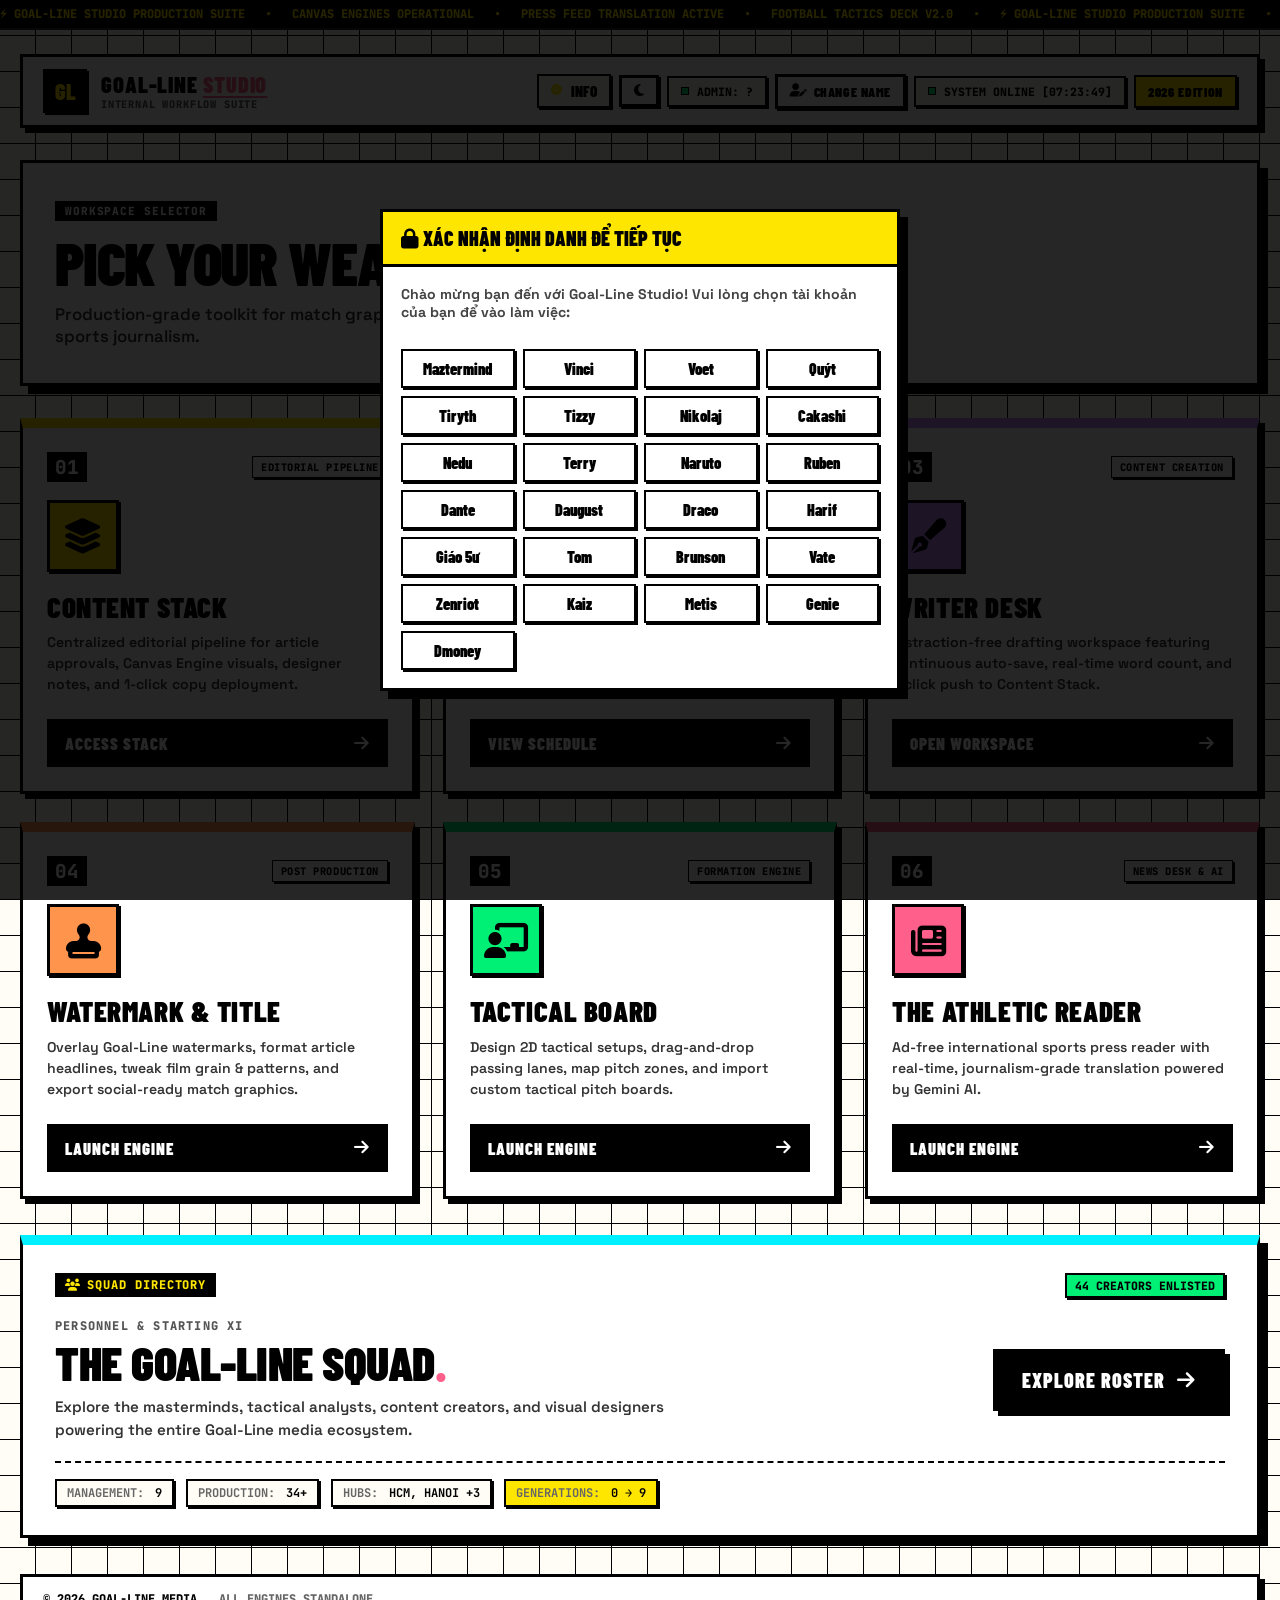
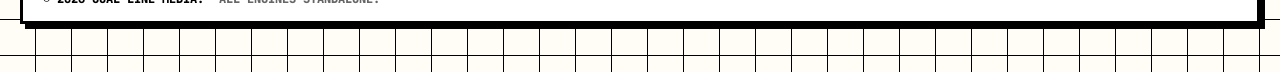
==== commit 2ecdca1f: "big update dark mode" ====
--- a/index.html
+++ b/index.html
@@ -12,6 +12,7 @@
     <link href="https://fonts.googleapis.com/css2?family=Space+Grotesk:wght@500;700;900&family=Barlow+Condensed:wght@800;900&family=JetBrains+Mono:wght@700;800&display=swap" rel="stylesheet">
     <link rel="stylesheet" href="https://cdnjs.cloudflare.com/ajax/libs/font-awesome/6.5.2/css/all.min.css" />
     <link rel="stylesheet" href="style.css" />
+    <link rel="stylesheet" href="css/index.css" />
 </head>
 <body class="landing-body">
 
@@ -48,6 +49,9 @@
                     <i class="fa-solid fa-circle-info" style="color: var(--neo-yellow, #ffe600);"></i>
                     <span style="font-family: var(--font-cond); font-size: 0.95rem;">INFO</span>
                 </a>
+                <button class="btn-neo-back" onclick="toggleDarkMode()" title="Chuyển chế độ Sáng / Tối">
+                    <i class="fa-solid fa-moon" id="theme-toggle-icon"></i>
+                </button>
                 <div class="status-indicator">
                     <span class="pulse-dot"></span>
                     <span id="current-user-display">ADMIN: ?</span>
--- a/style.css
+++ b/style.css
@@ -1,3 +1,9 @@
+/* ==============================================================================
+   GOAL-LINE STUDIO - GLOBAL CORE DESIGN SYSTEM (style.css)
+   Dùng chung cho toàn bộ: index.html, stack.html, schedule.html, writer.html...
+   ============================================================================== */
+
+/* 1. TYPOGRAPHY & FONT IMPORTS */
 @font-face {
   font-family: "Albula";
   src: url("assets/fonts/AlbulaProBold.otf?v=1") format("opentype");
@@ -12,8 +18,7 @@
   font-style: normal;
 }
 
-
-
+/* 2. DESIGN TOKENS (NEOBRUTALISM VARIABLES) */
 :root {
   --neo-black: #000000;
   --neo-white: #ffffff;
@@ -42,6 +47,7 @@
   --font-mono: 'JetBrains Mono', monospace;
 }
 
+/* 3. RESET & BASE */
 *, *::before, *::after {
   box-sizing: border-box;
   margin: 0;
@@ -57,38 +63,14 @@
   overflow-x: hidden;
 }
 
-/* Font Awesome Protection */
 .fa, .fas, .far, .fa-solid, .fa-regular, .fa-brands {
   font-family: "Font Awesome 6 Free" !important;
 }
 .fa-solid { font-weight: 900 !important; }
 
-/* ---------------- TICKER BAR ---------------- */
-.neo-ticker {
-  background: var(--neo-black);
-  color: var(--neo-yellow);
-  font-family: var(--font-mono);
-  font-weight: 800;
-  font-size: 0.75rem;
-  padding: 6px 0;
-  border-bottom: var(--neo-border-w) solid var(--neo-black);
-  overflow: hidden;
-  white-space: nowrap;
-}
-
-.ticker-track {
-  display: inline-flex;
-  gap: 20px;
-  animation: ticker-slide 28s linear infinite;
-}
-
-@keyframes ticker-slide {
-  from { transform: translateX(0); }
-  to { transform: translateX(-50%); }
-}
-
-/* ---------------- WRAPPER & GRID ---------------- */
+/* 4. KHUNG LƯỚI NỀN CARO & CONTAINER FLOATING (TOÀN HỆ THỐNG DÙNG CHUNG) */
 .landing-body {
+  background-color: var(--neo-bg);
   background-image: 
     linear-gradient(var(--neo-black) 1px, transparent 1px),
     linear-gradient(90deg, var(--neo-black) 1px, transparent 1px);
@@ -96,8 +78,10 @@
   background-position: -1px -1px;
 }
 
-.landing-wrapper {
-  max-width: 1280px;
+/* Container ôm giữa tạo cảm giác float, không bị bè toàn màn hình */
+.landing-wrapper,
+.schedule-app-container {
+  max-width: 1320px;
   margin: 0 auto;
   padding: 24px 20px 48px;
   min-height: 100vh;
@@ -105,7 +89,7 @@
   flex-direction: column;
 }
 
-/* ---------------- TOP NAV ---------------- */
+/* 5. TOP NAVIGATION CHUNG */
 .top-nav {
   display: flex;
   justify-content: space-between;
@@ -114,7 +98,9 @@
   border: var(--neo-border-w) solid var(--neo-black);
   box-shadow: var(--neo-shadow);
   padding: 12px 20px;
-  margin-bottom: 36px;
+  margin-bottom: 32px;
+  flex-wrap: wrap;
+  gap: 12px;
 }
 
 .brand-badge {
@@ -136,6 +122,7 @@
   justify-content: center;
   border: 2.5px solid var(--neo-black);
   box-shadow: var(--neo-shadow-sm);
+  text-decoration: none;
 }
 
 .brand-text {
@@ -169,7 +156,8 @@
 .header-status {
   display: flex;
   align-items: center;
-  gap: 12px;
+  flex-wrap: wrap;
+  gap: 8px;
 }
 
 .status-indicator {
@@ -203,446 +191,6 @@
   letter-spacing: 0.05em;
 }
 
-/* ---------------- HERO SECTION ---------------- */
-.hero-section {
-  margin-bottom: 32px;
-}
-
-.hero-content {
-  background: var(--neo-white);
-  border: var(--neo-border-w) solid var(--neo-black);
-  box-shadow: var(--neo-shadow-lg);
-  padding: 36px 32px;
-  position: relative;
-}
-
-.tag-label {
-  display: inline-block;
-  background: var(--neo-black);
-  color: var(--neo-white);
-  font-family: var(--font-mono);
-  font-size: 0.7rem;
-  font-weight: 900;
-  padding: 3px 10px;
-  margin-bottom: 12px;
-  letter-spacing: 0.08em;
-}
-
-.hero-headline {
-  font-family: var(--font-cond);
-  font-size: 3.8rem;
-  font-weight: 900;
-  line-height: 0.95;
-  letter-spacing: -0.02em;
-  margin-bottom: 12px;
-}
-
-.dot-accent {
-  color: var(--neo-pink);
-}
-
-.hero-sub {
-  font-size: 1.05rem;
-  font-weight: 600;
-  color: #333;
-  max-width: 680px;
-}
-
-/* ---------------- 3 PRIMARY TOOL CARDS ---------------- */
-.tool-grid {
-  display: grid;
-  grid-template-columns: repeat(3, 1fr);
-  gap: 28px;
-  margin-bottom: 36px;
-}
-
-.tool-card {
-  background: var(--neo-card-bg);
-  border: var(--neo-border-w) solid var(--neo-black);
-  box-shadow: var(--neo-shadow);
-  padding: 24px;
-  text-decoration: none;
-  color: var(--neo-black);
-  display: flex;
-  flex-direction: column;
-  position: relative;
-  transition: all 0.12s cubic-bezier(0.4, 0, 0.2, 1);
-}
-
-.tool-card:hover {
-  transform: translate(-4px, -4px);
-  box-shadow: var(--neo-shadow-hover);
-}
-
-.tool-card:active {
-  transform: translate(2px, 2px);
-  box-shadow: var(--neo-shadow-active);
-}
-
-/* Top Badge & Numbering */
-.card-top {
-  display: flex;
-  justify-content: space-between;
-  align-items: center;
-  margin-bottom: 18px;
-}
-
-.card-num {
-  font-family: var(--font-mono);
-  font-size: 1.2rem;
-  font-weight: 900;
-  background: var(--neo-black);
-  color: var(--neo-white);
-  padding: 2px 8px;
-}
-
-.card-tag {
-  font-family: var(--font-mono);
-  font-size: 0.65rem;
-  font-weight: 900;
-  border: 1.5px solid var(--neo-black);
-  padding: 3px 8px;
-  background: var(--neo-white);
-  box-shadow: var(--neo-shadow-sm);
-  letter-spacing: 0.05em;
-}
-
-/* Icon Box */
-.card-icon-box {
-  width: 72px;
-  height: 72px;
-  border: var(--neo-border-w) solid var(--neo-black);
-  box-shadow: var(--neo-shadow-sm);
-  display: flex;
-  align-items: center;
-  justify-content: center;
-  font-size: 2.2rem;
-  margin-bottom: 20px;
-}
-
-/* Accent Card Colors */
-.card-yellow .card-icon-box { background: var(--neo-yellow); }
-.card-yellow { border-top: 10px solid var(--neo-yellow); }
-
-.card-green .card-icon-box { background: var(--neo-green); }
-.card-green { border-top: 10px solid var(--neo-green); }
-
-.card-pink .card-icon-box { background: var(--neo-pink); }
-.card-pink { border-top: 10px solid var(--neo-pink); }
-
-/* Card Content */
-.card-body {
-  flex-grow: 1;
-  margin-bottom: 24px;
-}
-
-.card-title {
-  font-family: var(--font-cond);
-  font-size: 1.8rem;
-  font-weight: 900;
-  line-height: 1.05;
-  letter-spacing: 0.02em;
-  margin-bottom: 10px;
-}
-
-.card-desc {
-  font-size: 0.88rem;
-  font-weight: 600;
-  line-height: 1.5;
-  color: #333;
-}
-
-/* Launch Action Button */
-.card-footer-btn {
-  background: var(--neo-black);
-  color: var(--neo-white);
-  padding: 12px 16px;
-  border: 2px solid var(--neo-black);
-  display: flex;
-  align-items: center;
-  justify-content: space-between;
-  font-family: var(--font-cond);
-  font-weight: 900;
-  font-size: 1.05rem;
-  letter-spacing: 0.06em;
-  transition: all 0.12s;
-}
-
-.tool-card:hover .card-footer-btn {
-  background: var(--neo-yellow);
-  color: var(--neo-black);
-  box-shadow: 3px 3px 0 var(--neo-black);
-}
-
-.tool-card:hover.card-green .card-footer-btn {
-  background: var(--neo-green);
-}
-
-.tool-card:hover.card-pink .card-footer-btn {
-  background: var(--neo-pink);
-  color: var(--neo-white);
-}
-
-/* ---------------- ẨN TRIỆT ĐỂ 3 MENU BETA ---------------- */
-.hidden-beta {
-  display: none !important;
-}
-
-/* ---------------- FOOTER ---------------- */
-.landing-footer {
-  margin-top: auto;
-  background: var(--neo-white);
-  border: var(--neo-border-w) solid var(--neo-black);
-  box-shadow: var(--neo-shadow);
-  padding: 14px 20px;
-  display: flex;
-  justify-content: space-between;
-  align-items: center;
-  font-family: var(--font-mono);
-  font-size: 0.75rem;
-  font-weight: 800;
-}
-
-.footer-dim {
-  color: #666;
-  margin-left: 8px;
-}
-
-.keyboard-tip {
-  margin-left: 14px;
-}
-
-.keyboard-tip kbd {
-  background: var(--neo-yellow);
-  border: 1.5px solid var(--neo-black);
-  box-shadow: 1.5px 1.5px 0 var(--neo-black);
-  padding: 2px 6px;
-  font-family: var(--font-mono);
-  font-weight: 900;
-  margin-right: 4px;
-}
-
-/* ---------------- ROSTER BIG SHOWCASE BANNER ---------------- */
-.roster-showcase-section {
-  margin-bottom: 36px;
-}
-
-.roster-banner {
-  background: var(--neo-card-bg);
-  border: var(--neo-border-w) solid var(--neo-black);
-  box-shadow: var(--neo-shadow-lg);
-  padding: 28px 32px;
-  position: relative;
-  display: flex;
-  flex-direction: column;
-  gap: 20px;
-}
-
-.roster-banner.card-yellow {
-  border-top: 10px solid var(--neo-yellow);
-}
-
-.banner-badge-strip {
-  display: flex;
-  justify-content: space-between;
-  align-items: center;
-}
-
-.banner-tag {
-  background: var(--neo-black);
-  color: var(--neo-yellow);
-  font-family: var(--font-mono);
-  font-size: 0.75rem;
-  font-weight: 900;
-  padding: 4px 10px;
-  letter-spacing: 0.08em;
-  display: flex;
-  align-items: center;
-  gap: 6px;
-}
-
-.banner-status-tag {
-  font-family: var(--font-mono);
-  font-size: 0.72rem;
-  font-weight: 800;
-  border: 2px solid var(--neo-black);
-  background: var(--neo-green);
-  padding: 3px 8px;
-  box-shadow: var(--neo-shadow-sm);
-}
-
-.banner-content {
-  display: flex;
-  justify-content: space-between;
-  align-items: center;
-  gap: 30px;
-}
-
-.banner-text {
-  flex: 1;
-}
-
-.sub-lead {
-  font-family: var(--font-mono);
-  font-size: 0.75rem;
-  font-weight: 800;
-  color: #555;
-  letter-spacing: 0.1em;
-  display: block;
-  margin-bottom: 4px;
-}
-
-.banner-title {
-  font-family: var(--font-cond);
-  font-size: 3rem;
-  font-weight: 900;
-  line-height: 1;
-  letter-spacing: -0.01em;
-  margin-bottom: 10px;
-}
-
-.banner-desc {
-  font-size: 0.95rem;
-  font-weight: 600;
-  color: #333;
-  line-height: 1.5;
-  max-width: 680px;
-}
-
-.banner-action-wrap {
-  flex-shrink: 0;
-}
-
-.btn-launch-roster {
-  background: var(--neo-black);
-  color: var(--neo-white);
-  padding: 16px 26px;
-  border: var(--neo-border-w) solid var(--neo-black);
-  box-shadow: var(--neo-shadow);
-  display: inline-flex;
-  align-items: center;
-  gap: 12px;
-  font-family: var(--font-cond);
-  font-weight: 900;
-  font-size: 1.25rem;
-  letter-spacing: 0.05em;
-  text-decoration: none;
-  transition: all 0.12s;
-}
-
-.btn-launch-roster:hover {
-  background: var(--neo-yellow);
-  color: var(--neo-black);
-  transform: translate(-3px, -3px);
-  box-shadow: var(--neo-shadow-hover);
-}
-
-.btn-launch-roster:active {
-  transform: translate(2px, 2px);
-  box-shadow: var(--neo-shadow-active);
-}
-
-.banner-footer-stats {
-  display: flex;
-  flex-wrap: wrap;
-  gap: 12px;
-  border-top: 2px dashed var(--neo-black);
-  padding-top: 16px;
-}
-
-.stat-pill {
-  background: var(--neo-bg);
-  border: 2px solid var(--neo-black);
-  box-shadow: var(--neo-shadow-sm);
-  padding: 4px 10px;
-  font-family: var(--font-mono);
-  font-size: 0.75rem;
-  font-weight: 700;
-}
-
-.stat-pill.highlight {
-  background: var(--neo-yellow);
-}
-
-.pill-label {
-  color: #666;
-  margin-right: 4px;
-}
-
-@media screen and (max-width: 992px) {
-  .banner-content {
-    flex-direction: column;
-    align-items: flex-start;
-  }
-  .btn-launch-roster {
-    width: 100%;
-    justify-content: center;
-  }
-  .banner-title {
-    font-size: 2.2rem;
-  }
-}
-
-/* ---------------- RESPONSIVE (MOBILE) ---------------- */
-@media screen and (max-width: 992px) {
-  .tool-grid {
-    grid-template-columns: 1fr;
-    gap: 20px;
-  }
-
-  .hero-headline {
-    font-size: 2.8rem;
-  }
-
-  .top-nav {
-    flex-direction: column;
-    gap: 12px;
-    align-items: flex-start;
-  }
-
-  .header-status {
-    width: 100%;
-    justify-content: space-between;
-  }
-
-  .landing-footer {
-    flex-direction: column;
-    gap: 10px;
-    text-align: center;
-  }
-
-  .keyboard-tip {
-    display: inline-block;
-    margin: 4px 6px;
-  }
-}
-
-/* ==================================================
-   1. FIX VIỀN ĐẦU CHO CARD 02 VÀ CARD 03 BỊ ĐEN
-   ================================================== */
-.card-yellow .card-icon-box { background: var(--neo-yellow); }
-.card-yellow { border-top: 10px solid var(--neo-yellow); }
-
-.card-blue .card-icon-box { background: var(--neo-blue); }
-.card-blue { border-top: 10px solid var(--neo-blue); }
-
-.card-purple .card-icon-box { background: var(--neo-purple); }
-.card-purple { border-top: 10px solid var(--neo-purple); }
-
-.card-orange .card-icon-box { background: var(--neo-orange); }
-.card-orange { border-top: 10px solid var(--neo-orange); }
-
-.card-green .card-icon-box { background: var(--neo-green); }
-.card-green { border-top: 10px solid var(--neo-green); }
-
-.card-pink .card-icon-box { background: var(--neo-pink); }
-.card-pink { border-top: 10px solid var(--neo-pink); }
-
-.card-cyan { border-top: 10px solid #00f0ff !important; }
-
-/* ==================================================
-   GLOBAL IDENTITY BUTTON & BADGE (NEOBRUTALISM)
-   ================================================== */
 .btn-neo-back {
   background: var(--neo-white, #ffffff);
   color: var(--neo-black, #000000);
@@ -674,15 +222,205 @@
   box-shadow: 1px 1px 0 var(--neo-black, #000000);
 }
 
-/* Khi ở Dark Mode */
-body.dark-mode .btn-neo-back {
-  background: #27272a;
-  color: #ffffff;
-  border-color: #f4f4f5;
-  box-shadow: 2px 2px 0 #f4f4f5;
-}
-
-body.dark-mode .btn-neo-back:hover {
-  background: var(--neo-yellow, #ffe600);
-  color: #000000;
+/* 6. MODAL SYSTEM CHUNG */
+.neo-modal-overlay {
+  position: fixed;
+  inset: 0;
+  background: rgba(0, 0, 0, 0.7);
+  display: none;
+  align-items: center;
+  justify-content: center;
+  z-index: 999;
+  padding: 16px;
+  overflow-y: auto;
+}
+
+.neo-modal-overlay.active {
+  display: flex;
+}
+
+.neo-modal {
+  background: var(--neo-white);
+  border: var(--neo-border-w) solid var(--neo-black);
+  box-shadow: var(--neo-shadow-lg);
+  width: 100%;
+  max-width: 650px;
+  max-height: 90vh;
+  display: flex;
+  flex-direction: column;
+  overflow: hidden;
+}
+
+.modal-header {
+  background: var(--neo-yellow);
+  border-bottom: var(--neo-border-w) solid var(--neo-black);
+  padding: 16px 20px;
+  display: flex;
+  justify-content: space-between;
+  align-items: center;
+  flex-shrink: 0;
+}
+
+.modal-header h3 {
+  font-family: var(--font-cond);
+  font-weight: 900;
+  font-size: 1.4rem;
+  margin: 0;
+}
+
+.btn-modal-close {
+  background: none;
+  border: none;
+  font-size: 1.8rem;
+  cursor: pointer;
+  font-weight: 900;
+  line-height: 1;
+}
+
+.modal-body {
+  padding: 20px;
+  display: flex;
+  flex-direction: column;
+  gap: 14px;
+  overflow-y: auto;
+  flex: 1;
+}
+
+.form-row {
+  display: grid;
+  grid-template-columns: 1fr 1fr;
+  gap: 14px;
+}
+
+.form-group label {
+  display: block;
+  font-family: var(--font-mono);
+  font-size: 0.75rem;
+  font-weight: 800;
+  margin-bottom: 6px;
+}
+
+.form-group input, 
+.form-group textarea, 
+.form-group select {
+  width: 100%;
+  padding: 10px;
+  border: 2px solid var(--neo-black);
+  font-family: var(--font-main);
+  font-size: 0.88rem;
+  outline: none;
+  box-sizing: border-box;
+}
+
+.form-group input:focus, 
+.form-group textarea:focus {
+  background: #fffcee;
+}
+
+.neo-modal textarea {
+  min-height: 220px !important;
+  max-height: 480px;
+  resize: vertical;
+  line-height: 1.6;
+}
+
+.btn-neo-submit {
+  width: 100%;
+  background: var(--neo-black);
+  color: var(--neo-white);
+  border: var(--neo-border-w) solid var(--neo-black);
+  padding: 14px;
+  font-family: var(--font-cond);
+  font-weight: 900;
+  font-size: 1.15rem;
+  cursor: pointer;
+  box-shadow: var(--neo-shadow);
+  margin-top: 10px;
+  transition: all 0.1s;
+}
+
+.btn-neo-submit:hover {
+  background: var(--neo-green);
+  color: var(--neo-black);
+  box-shadow: var(--neo-shadow-hover);
+}
+
+/* ==============================================================================
+   7. MIDNIGHT STEALTH DARK MODE (ĐỒNG BỘ CHUẨN XÁM ĐEN CHILL CHO TOÀN BỘ APP)
+   ============================================================================== */
+body.dark-mode {
+  --neo-bg: #101114;
+  --neo-card-bg: #18191f;
+  --neo-white: #18191f;
+  --neo-black: #e2e4e9;
+  background-color: #101114 !important;
+  color: #d1d5db !important;
+}
+
+/* Lưới caro đêm dịu */
+body.dark-mode.landing-body {
+  background-color: #101114 !important;
+  background-image: 
+    linear-gradient(#1e2027 1px, transparent 1px),
+    linear-gradient(90deg, #1e2027 1px, transparent 1px) !important;
+}
+
+/* Container, Card, Header: Nền xám than, đổ bóng đen tuyền */
+body.dark-mode .top-nav,
+body.dark-mode .hero-content,
+body.dark-mode .tool-card,
+body.dark-mode .roster-banner,
+body.dark-mode .landing-footer,
+body.dark-mode .schedule-card,
+body.dark-mode .schedule-week-bar,
+body.dark-mode .stack-table-container,
+body.dark-mode .neo-modal {
+  background: #18191f !important;
+  color: #e2e4e9 !important;
+  border-color: #333640 !important;
+  box-shadow: 4px 4px 0px #000000 !important;
+}
+
+/* Text tiêu đề ngà trắng, phụ đề xám nhạt */
+body.dark-mode h1, body.dark-mode h2, body.dark-mode h3,
+body.dark-mode .studio-title, body.dark-mode .card-title,
+body.dark-mode .banner-title, body.dark-mode .post-clickable-title {
+  color: #f3f4f6 !important;
+}
+body.dark-mode p, body.dark-mode .hero-sub, body.dark-mode .card-desc,
+body.dark-mode .banner-desc, body.dark-mode .system-tag {
+  color: #9ca3af !important;
+}
+
+/* Buttons trên Header & Filter tabs */
+body.dark-mode .btn-neo-back,
+body.dark-mode .status-indicator,
+body.dark-mode .pill-badge,
+body.dark-mode .btn-team-tab,
+body.dark-mode .btn-week-toggle,
+body.dark-mode .filter-btn,
+body.dark-mode .task-filter-btn {
+  background: #20222a !important;
+  color: #d1d5db !important;
+  border-color: #383b45 !important;
+  box-shadow: 2px 2px 0px #000000 !important;
+}
+
+body.dark-mode .btn-team-tab.active,
+body.dark-mode .btn-week-toggle.active,
+body.dark-mode .filter-btn.active,
+body.dark-mode .task-filter-btn.active {
+  background: var(--neo-yellow) !important;
+  color: #000000 !important;
+  border-color: #000000 !important;
+}
+
+/* ==================================================
+   KHÓA CHẾT Ô LOGO GL TRÊN HEADER: NỀN ĐEN CHỮ VÀNG
+   ================================================== */
+body.dark-mode .logo-box {
+  background: #000000 !important;
+  color: var(--neo-yellow, #ffe600) !important;
+  border: 2px solid #383b45 !important;
+  box-shadow: 2px 2px 0px #000000 !important;
 }
--- a/css/index.css
+++ b/css/index.css
@@ -0,0 +1,478 @@
+/* 1. TICKER TỰ ĐỘNG CHẠY */
+.neo-ticker {
+  background: var(--neo-black);
+  color: var(--neo-yellow);
+  font-family: var(--font-mono);
+  font-weight: 800;
+  font-size: 0.75rem;
+  padding: 6px 0;
+  border-bottom: var(--neo-border-w) solid var(--neo-black);
+  overflow: hidden;
+  white-space: nowrap;
+}
+
+.ticker-track {
+  display: inline-flex;
+  gap: 20px;
+  animation: ticker-slide 28s linear infinite;
+}
+
+@keyframes ticker-slide {
+  from { transform: translateX(0); }
+  to { transform: translateX(-50%); }
+}
+
+/* 2. HERO SECTION */
+.hero-section {
+  margin-bottom: 32px;
+}
+
+.hero-content {
+  background: var(--neo-white);
+  border: var(--neo-border-w) solid var(--neo-black);
+  box-shadow: var(--neo-shadow-lg);
+  padding: 36px 32px;
+  position: relative;
+}
+
+.tag-label {
+  display: inline-block;
+  background: var(--neo-black);
+  color: var(--neo-white);
+  font-family: var(--font-mono);
+  font-size: 0.7rem;
+  font-weight: 900;
+  padding: 3px 10px;
+  margin-bottom: 12px;
+  letter-spacing: 0.08em;
+}
+
+.hero-headline {
+  font-family: var(--font-cond);
+  font-size: 3.8rem;
+  font-weight: 900;
+  line-height: 0.95;
+  letter-spacing: -0.02em;
+  margin-bottom: 12px;
+}
+
+.dot-accent {
+  color: var(--neo-pink);
+}
+
+.hero-sub {
+  font-size: 1.05rem;
+  font-weight: 600;
+  color: #333;
+  max-width: 680px;
+}
+
+/* 3. TOOL CARDS GRID */
+.tool-grid {
+  display: grid;
+  grid-template-columns: repeat(3, 1fr);
+  gap: 28px;
+  margin-bottom: 36px;
+}
+
+.tool-card {
+  background: var(--neo-card-bg);
+  border: var(--neo-border-w) solid var(--neo-black);
+  box-shadow: var(--neo-shadow);
+  padding: 24px;
+  text-decoration: none;
+  color: var(--neo-black);
+  display: flex;
+  flex-direction: column;
+  position: relative;
+  transition: all 0.12s cubic-bezier(0.4, 0, 0.2, 1);
+}
+
+.tool-card:hover {
+  transform: translate(-4px, -4px);
+  box-shadow: var(--neo-shadow-hover);
+}
+
+.tool-card:active {
+  transform: translate(2px, 2px);
+  box-shadow: var(--neo-shadow-active);
+}
+
+.card-top {
+  display: flex;
+  justify-content: space-between;
+  align-items: center;
+  margin-bottom: 18px;
+}
+
+.card-num {
+  font-family: var(--font-mono);
+  font-size: 1.2rem;
+  font-weight: 900;
+  background: var(--neo-black);
+  color: var(--neo-white);
+  padding: 2px 8px;
+}
+
+.card-tag {
+  font-family: var(--font-mono);
+  font-size: 0.65rem;
+  font-weight: 900;
+  border: 1.5px solid var(--neo-black);
+  padding: 3px 8px;
+  background: var(--neo-white);
+  box-shadow: var(--neo-shadow-sm);
+  letter-spacing: 0.05em;
+}
+
+.card-icon-box {
+  width: 72px;
+  height: 72px;
+  border: var(--neo-border-w) solid var(--neo-black);
+  box-shadow: var(--neo-shadow-sm);
+  display: flex;
+  align-items: center;
+  justify-content: center;
+  font-size: 2.2rem;
+  margin-bottom: 20px;
+}
+
+.card-yellow .card-icon-box { background: var(--neo-yellow); }
+.card-yellow { border-top: 10px solid var(--neo-yellow); }
+
+.card-blue .card-icon-box { background: var(--neo-blue); }
+.card-blue { border-top: 10px solid var(--neo-blue); }
+
+.card-purple .card-icon-box { background: var(--neo-purple); }
+.card-purple { border-top: 10px solid var(--neo-purple); }
+
+.card-orange .card-icon-box { background: var(--neo-orange); }
+.card-orange { border-top: 10px solid var(--neo-orange); }
+
+.card-green .card-icon-box { background: var(--neo-green); }
+.card-green { border-top: 10px solid var(--neo-green); }
+
+.card-pink .card-icon-box { background: var(--neo-pink); }
+.card-pink { border-top: 10px solid var(--neo-pink); }
+
+.card-cyan { border-top: 10px solid #00f0ff !important; }
+
+.card-body {
+  flex-grow: 1;
+  margin-bottom: 24px;
+}
+
+.card-title {
+  font-family: var(--font-cond);
+  font-size: 1.8rem;
+  font-weight: 900;
+  line-height: 1.05;
+  letter-spacing: 0.02em;
+  margin-bottom: 10px;
+}
+
+.card-desc {
+  font-size: 0.88rem;
+  font-weight: 600;
+  line-height: 1.5;
+  color: #333;
+}
+
+.card-footer-btn {
+  background: var(--neo-black);
+  color: var(--neo-white);
+  padding: 12px 16px;
+  border: 2px solid var(--neo-black);
+  display: flex;
+  align-items: center;
+  justify-content: space-between;
+  font-family: var(--font-cond);
+  font-weight: 900;
+  font-size: 1.05rem;
+  letter-spacing: 0.06em;
+  transition: all 0.12s;
+}
+
+.tool-card:hover .card-footer-btn {
+  background: var(--neo-yellow);
+  color: var(--neo-black);
+  box-shadow: 3px 3px 0 var(--neo-black);
+}
+
+/* 4. ROSTER BANNER */
+.roster-showcase-section {
+  margin-bottom: 36px;
+}
+
+.roster-banner {
+  background: var(--neo-card-bg);
+  border: var(--neo-border-w) solid var(--neo-black);
+  box-shadow: var(--neo-shadow-lg);
+  padding: 28px 32px;
+  position: relative;
+  display: flex;
+  flex-direction: column;
+  gap: 20px;
+}
+
+.banner-badge-strip {
+  display: flex;
+  justify-content: space-between;
+  align-items: center;
+}
+
+.banner-tag {
+  background: var(--neo-black);
+  color: var(--neo-yellow);
+  font-family: var(--font-mono);
+  font-size: 0.75rem;
+  font-weight: 900;
+  padding: 4px 10px;
+  letter-spacing: 0.08em;
+  display: flex;
+  align-items: center;
+  gap: 6px;
+}
+
+.banner-status-tag {
+  font-family: var(--font-mono);
+  font-size: 0.72rem;
+  font-weight: 800;
+  border: 2px solid var(--neo-black);
+  background: var(--neo-green);
+  padding: 3px 8px;
+  box-shadow: var(--neo-shadow-sm);
+}
+
+.banner-content {
+  display: flex;
+  justify-content: space-between;
+  align-items: center;
+  gap: 30px;
+}
+
+.banner-text {
+  flex: 1;
+}
+
+.sub-lead {
+  font-family: var(--font-mono);
+  font-size: 0.75rem;
+  font-weight: 800;
+  color: #555;
+  letter-spacing: 0.1em;
+  display: block;
+  margin-bottom: 4px;
+}
+
+.banner-title {
+  font-family: var(--font-cond);
+  font-size: 3rem;
+  font-weight: 900;
+  line-height: 1;
+  letter-spacing: -0.01em;
+  margin-bottom: 10px;
+}
+
+.banner-desc {
+  font-size: 0.95rem;
+  font-weight: 600;
+  color: #333;
+  line-height: 1.5;
+  max-width: 680px;
+}
+
+.banner-action-wrap {
+  flex-shrink: 0;
+}
+
+.btn-launch-roster {
+  background: var(--neo-black);
+  color: var(--neo-white);
+  padding: 16px 26px;
+  border: var(--neo-border-w) solid var(--neo-black);
+  box-shadow: var(--neo-shadow);
+  display: inline-flex;
+  align-items: center;
+  gap: 12px;
+  font-family: var(--font-cond);
+  font-weight: 900;
+  font-size: 1.25rem;
+  letter-spacing: 0.05em;
+  text-decoration: none;
+  transition: all 0.12s;
+}
+
+.btn-launch-roster:hover {
+  background: var(--neo-yellow);
+  color: var(--neo-black);
+  transform: translate(-3px, -3px);
+  box-shadow: var(--neo-shadow-hover);
+}
+
+.banner-footer-stats {
+  display: flex;
+  flex-wrap: wrap;
+  gap: 12px;
+  border-top: 2px dashed var(--neo-black);
+  padding-top: 16px;
+}
+
+.stat-pill {
+  background: var(--neo-bg);
+  border: 2px solid var(--neo-black);
+  box-shadow: var(--neo-shadow-sm);
+  padding: 4px 10px;
+  font-family: var(--font-mono);
+  font-size: 0.75rem;
+  font-weight: 700;
+}
+
+.stat-pill.highlight {
+  background: var(--neo-yellow);
+}
+
+.pill-label {
+  color: #666;
+  margin-right: 4px;
+}
+
+/* 5. FOOTER */
+.landing-footer {
+  margin-top: auto;
+  background: var(--neo-white);
+  border: var(--neo-border-w) solid var(--neo-black);
+  box-shadow: var(--neo-shadow);
+  padding: 14px 20px;
+  display: flex;
+  justify-content: space-between;
+  align-items: center;
+  font-family: var(--font-mono);
+  font-size: 0.75rem;
+  font-weight: 800;
+}
+
+.footer-dim {
+  color: #666;
+  margin-left: 8px;
+}
+
+/* 6. RESPONSIVE */
+@media screen and (max-width: 992px) {
+  .tool-grid {
+    grid-template-columns: 1fr;
+    gap: 20px;
+  }
+  .hero-headline {
+    font-size: 2.8rem;
+  }
+  .banner-content {
+    flex-direction: column;
+    align-items: flex-start;
+  }
+  .btn-launch-roster {
+    width: 100%;
+    justify-content: center;
+  }
+  .landing-footer {
+    flex-direction: column;
+    gap: 10px;
+    text-align: center;
+  }
+}
+
+/* ==================================================
+   INDEX / LANDING DARK MODE FIX (CHILL & DỊU MẮT)
+   ================================================== */
+
+/* 1. GIỮ NGUYÊN TICKER BAR ĐEN NỀN VÀNG CHỮ BẤT KỂ SÁNG / TỐI */
+.neo-ticker {
+  background: #000000 !important;
+  color: var(--neo-yellow, #ffe600) !important;
+  border-bottom: 2px solid #27272a !important;
+}
+
+/* 2. ICON BÊN TRONG CÁC Ô MODULE PHẢI LUÔN LÀ MÀU ĐEN (KHÔNG BỊ TRẮNG LÓA) */
+.tool-card .card-icon-box i {
+  color: #000000 !important;
+}
+
+/* 3. NÚT CTA ĐÁY CARD (ACCESS STACK, VIEW SCHEDULE, OPEN WORKSPACE) */
+body.dark-mode .card-footer-btn {
+  background: #20222a !important;        /* Màu đen than chì như nút header */
+  color: #d1d5db !important;             /* Chữ xám ngà dịu mắt */
+  border: 2px solid #383b45 !important;  /* Viền xám nòng súng tinh tế */
+  box-shadow: 2px 2px 0px #000000 !important;
+  transition: all 0.15s ease;
+}
+
+body.dark-mode .tool-card:hover .card-footer-btn {
+  background: #2a2c36 !important;        /* Hover sáng nhẹ, giữ nguyên độ chill */
+  color: #ffffff !important;
+  border-color: #4f5361 !important;
+  box-shadow: 3px 3px 0px #000000 !important;
+  transform: translate(-1px, -1px);
+}
+
+/* ==============================================================================
+   FIX ĐỘ TƯƠNG PHẢN BANNER ROSTER TRANG INDEX (css/index.css)
+   Khử sạch nền trắng chói, chữ rõ nét 100%, đồng bộ phong cách Stealth
+   ============================================================================== */
+
+/* 1. TAG 'SQUAD DIRECTORY': Khóa chặt nền đen, chữ vàng rực rỡ, không bị nền trắng */
+body.dark-mode .banner-tag {
+  background: #000000 !important;
+  color: var(--neo-yellow, #ffe600) !important;
+  border: 1.5px solid #383b45 !important;
+  box-shadow: 2px 2px 0px #000000 !important;
+}
+
+/* 2. TAG '44 CREATORS ENLISTED': Hạ tông xanh rêu trầm, chữ xanh ngọc dịu mắt */
+body.dark-mode .banner-status-tag {
+  background: #064e3b !important;        /* Nền xanh rêu tối */
+  color: #34d399 !important;             /* Chữ xanh bạc hà sáng */
+  border: 1.5px solid #059669 !important;
+  box-shadow: 2px 2px 0px #000000 !important;
+}
+
+/* 3. NÚT 'EXPLORE ROSTER': Chuyển từ tảng trắng toát sang đen than chì như nút Header */
+body.dark-mode .btn-launch-roster {
+  background: #20222a !important;        /* Nền than chì lì */
+  color: #f3f4f6 !important;             /* Chữ xám sáng */
+  border: 2px solid #383b45 !important;  /* Viền xám nòng súng */
+  box-shadow: 3px 3px 0px #000000 !important;
+}
+
+body.dark-mode .btn-launch-roster:hover {
+  background: #282a36 !important;
+  border-color: #52576b !important;
+  color: var(--neo-yellow) !important;   /* Hover ánh vàng thương hiệu */
+  transform: translate(-1px, -1px);
+}
+
+/* 4. CÁC PILL THỐNG KÊ (MANAGEMENT, PRODUCTION, HUBS): Nền than chì, chữ số rõ nét */
+body.dark-mode .stat-pill {
+  background: #14151a !important;
+  border: 1.5px solid #383b45 !important;
+  box-shadow: 1px 1px 0px #000000 !important;
+  color: #94a3b8 !important;
+}
+
+body.dark-mode .stat-pill strong {
+  color: #f3f4f6 !important;              /* Con số màu trắng rõ ràng */
+}
+
+/* 5. ĐẶC TRỊ PILL 'GENERATIONS: 0 -> 9' (HẾT BỊ TRẮNG TRÊN VÀNG) */
+body.dark-mode .stat-pill.highlight {
+  background: #252319 !important;         /* Nền hổ phách than chì trầm */
+  border: 1.5px solid #ca8a04 !important; /* Viền vàng ấm tinh tế */
+  color: #fef08a !important;
+}
+
+body.dark-mode .stat-pill.highlight strong {
+  color: #fef08a !important;              /* Con số 0 -> 9 đổi sang vàng ấm đọc cực rõ */
+}
+
+body.dark-mode .pill-label {
+  color: #94a3af !important;
+}
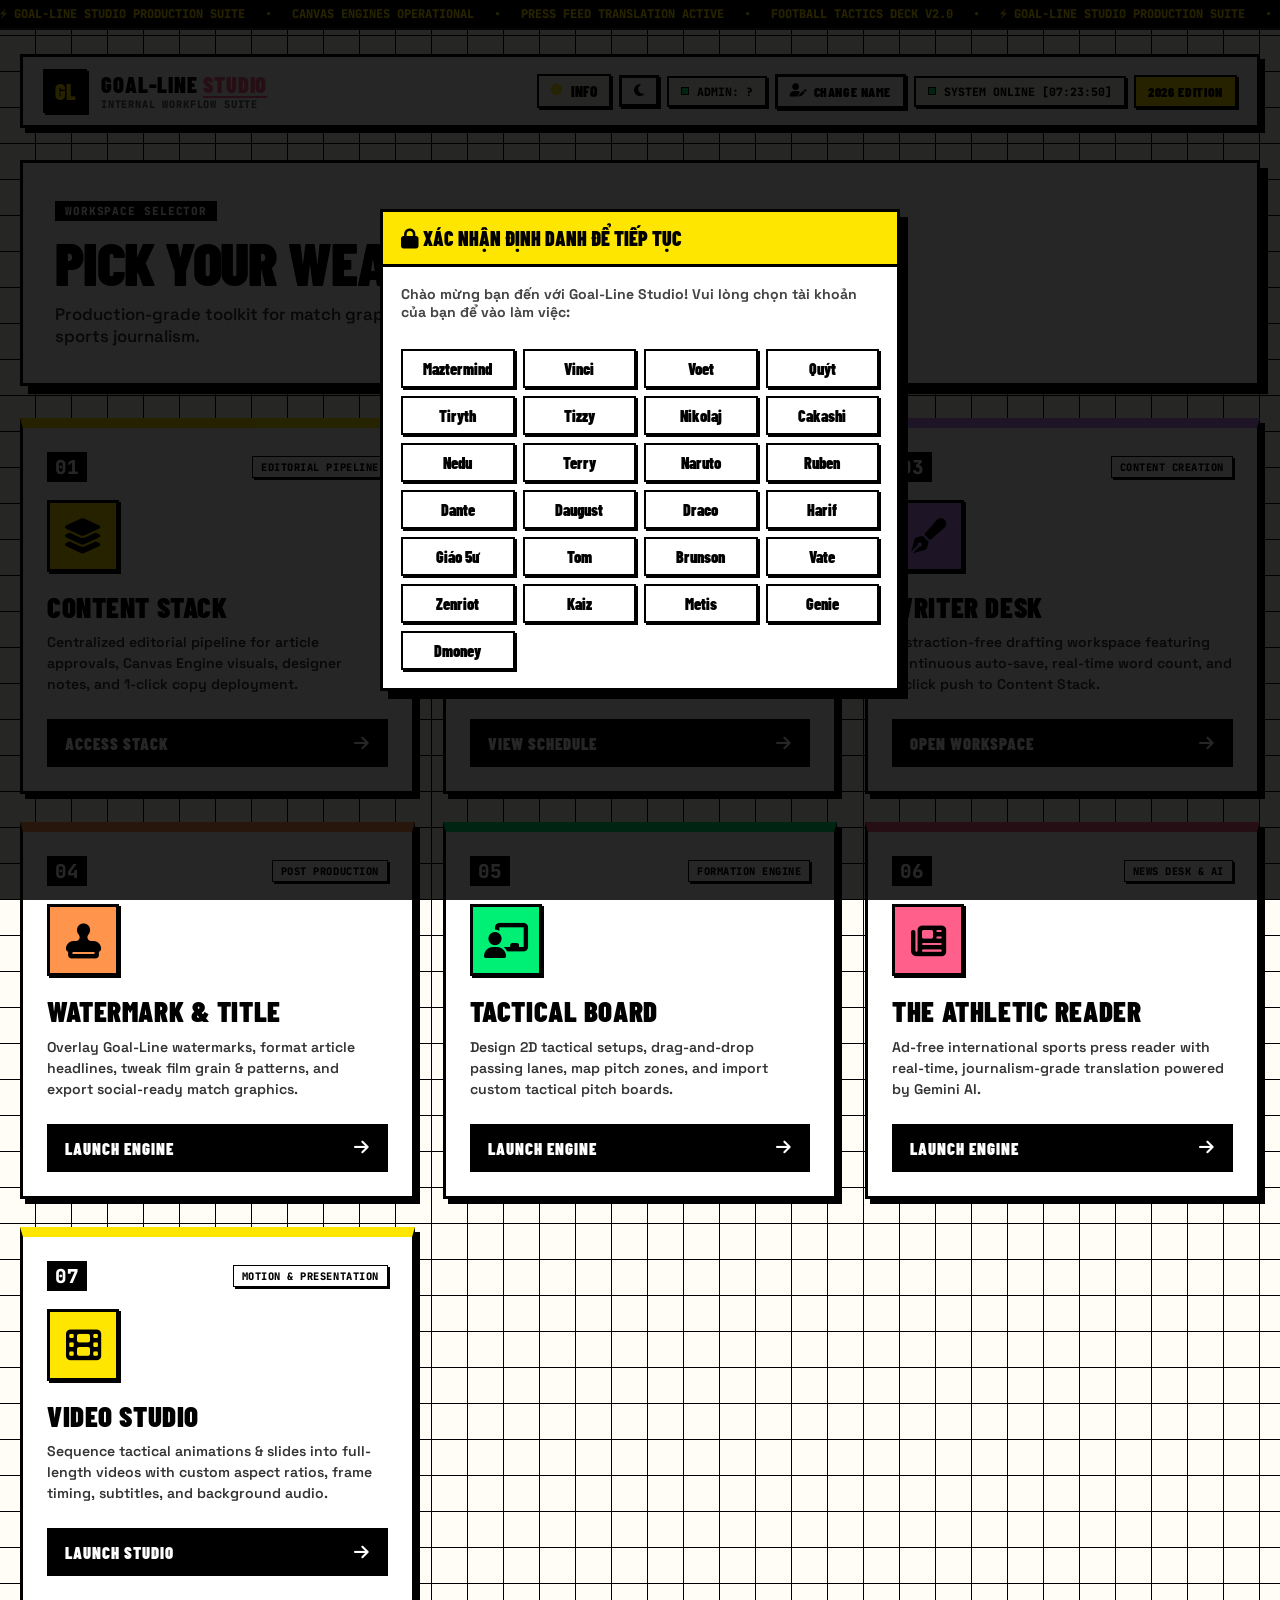
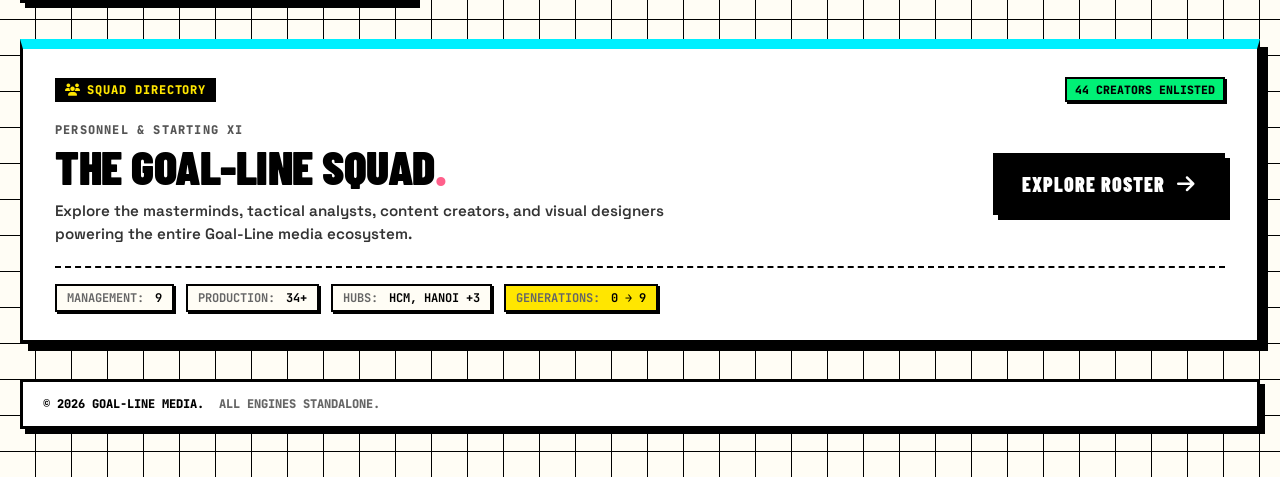
==== commit 07d0b6bb: "tactical board + video editor v1" ====
--- a/index.html
+++ b/index.html
@@ -193,6 +193,25 @@
                 </div>
             </a>
 
+            <!-- TOOL 07: VIDEO STUDIO (Dán ngay dưới Tool 06 trong index.html) -->
+            <a href="video.html" class="tool-card card-yellow">
+                <div class="card-top">
+                    <span class="card-num">07</span>
+                    <span class="card-tag">MOTION & PRESENTATION</span>
+                </div>
+                <div class="card-icon-box">
+                    <i class="fa-solid fa-film"></i>
+                </div>
+                <div class="card-body">
+                    <h3 class="card-title">VIDEO STUDIO</h3>
+                    <p class="card-desc">Sequence tactical animations & slides into full-length videos with custom aspect ratios, frame timing, subtitles, and background audio.</p>
+                </div>
+                <div class="card-footer-btn">
+                    <span>LAUNCH STUDIO</span>
+                    <i class="fa-solid fa-arrow-right"></i>
+                </div>
+            </a>
+
         </main>
 
         <!-- SQUAD DIRECTORY BANNER (Đổi sang card-cyan để không xung đột màu vàng) -->
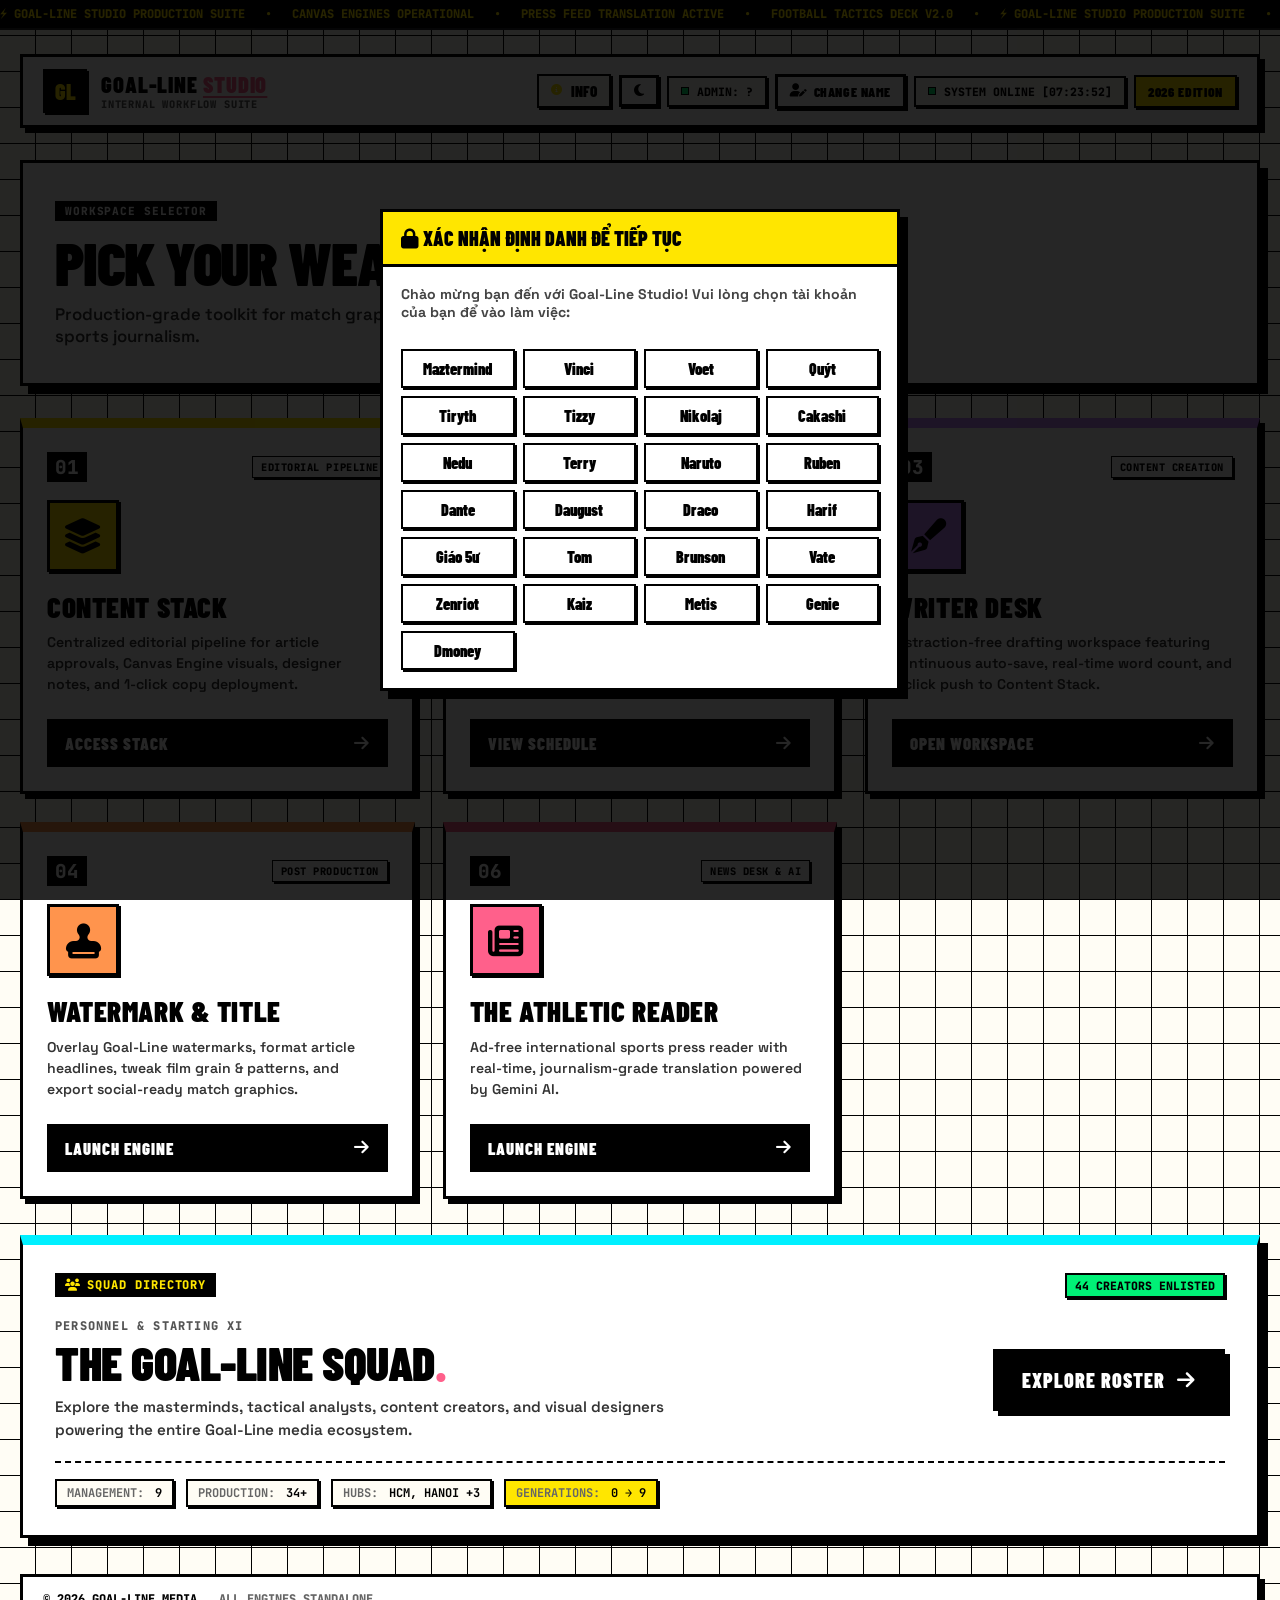
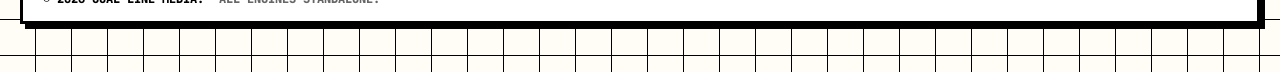
==== commit 28b7270a: "hide module 5 and 7" ====
--- a/index.html
+++ b/index.html
@@ -156,7 +156,7 @@
             </a>
 
             <!-- TOOL 05: TACTICAL BOARD -->
-            <a href="board.html" class="tool-card card-green">
+            <a href="board.html" class="tool-card card-green" style="display:none">
                 <div class="card-top">
                     <span class="card-num">05</span>
                     <span class="card-tag">FORMATION ENGINE</span>
@@ -194,7 +194,7 @@
             </a>
 
             <!-- TOOL 07: VIDEO STUDIO (Dán ngay dưới Tool 06 trong index.html) -->
-            <a href="video.html" class="tool-card card-yellow">
+            <a href="video.html" class="tool-card card-yellow" style="display:none">
                 <div class="card-top">
                     <span class="card-num">07</span>
                     <span class="card-tag">MOTION & PRESENTATION</span>
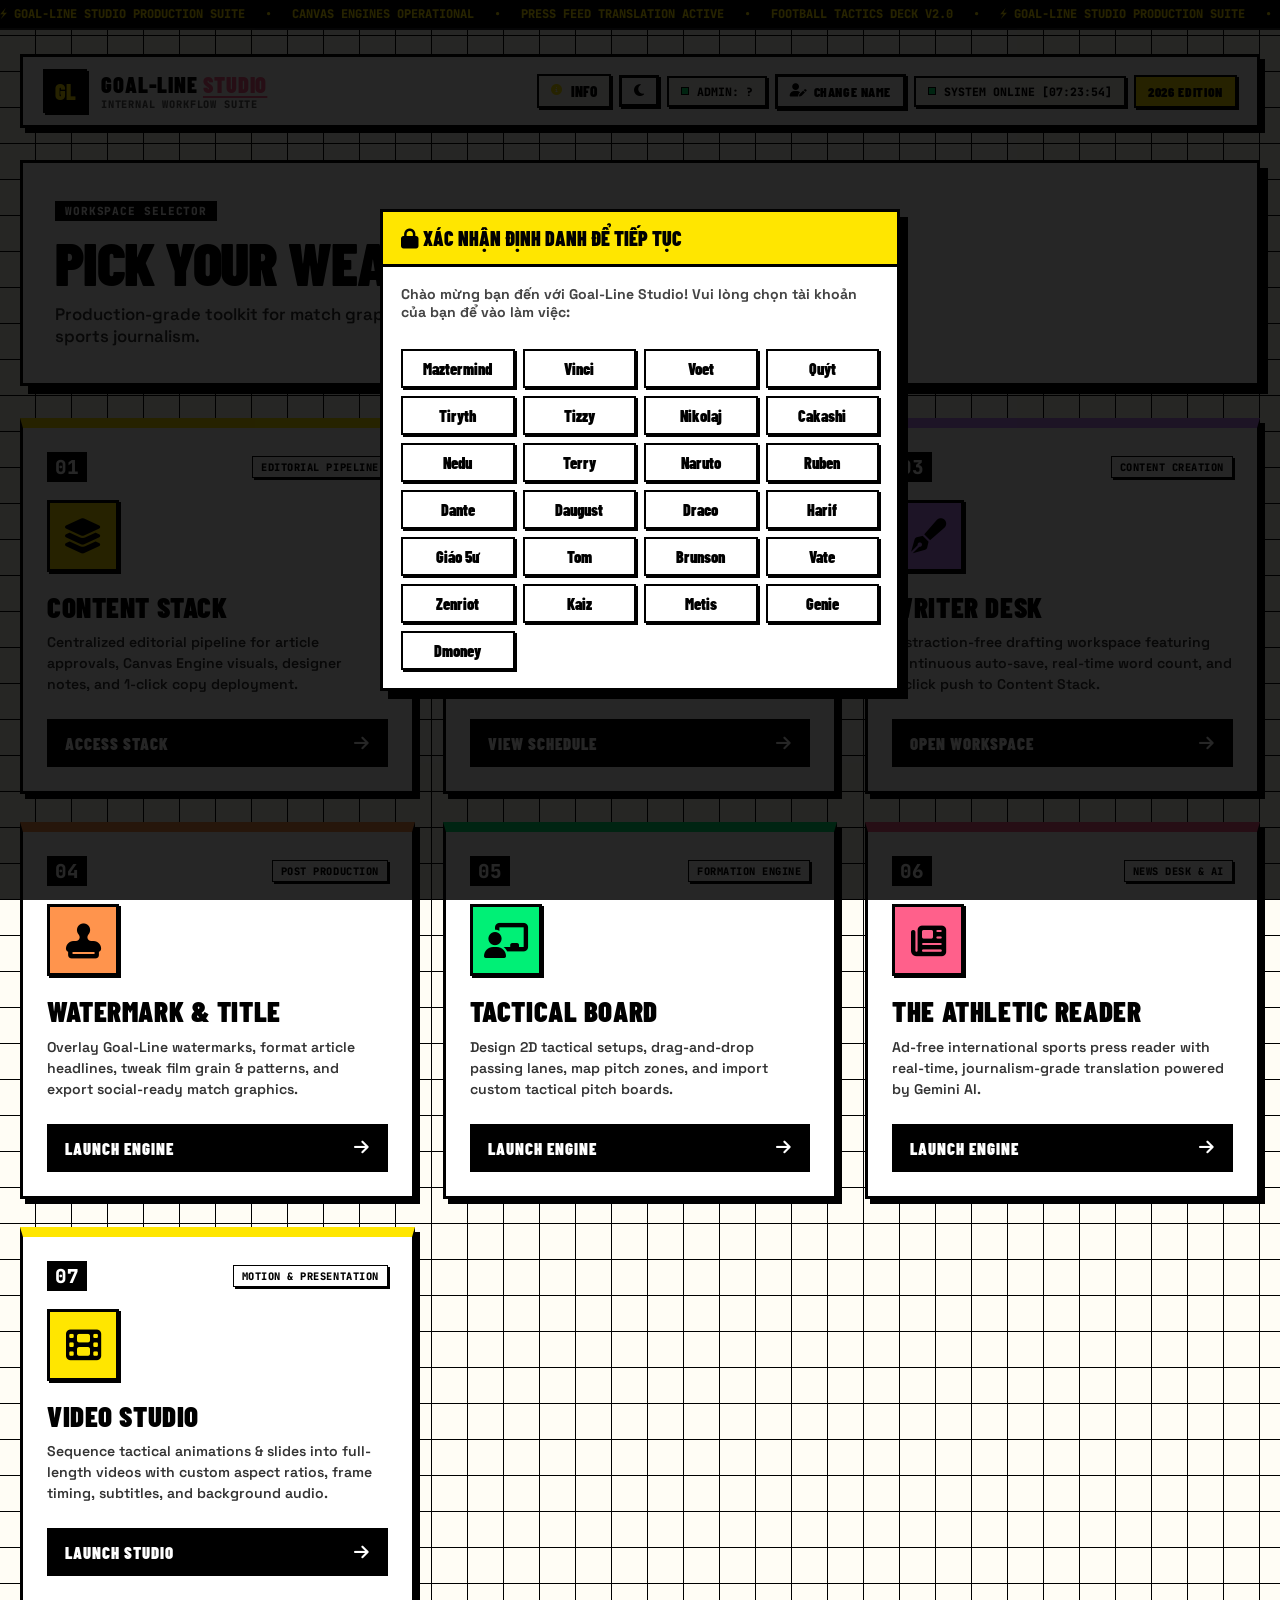
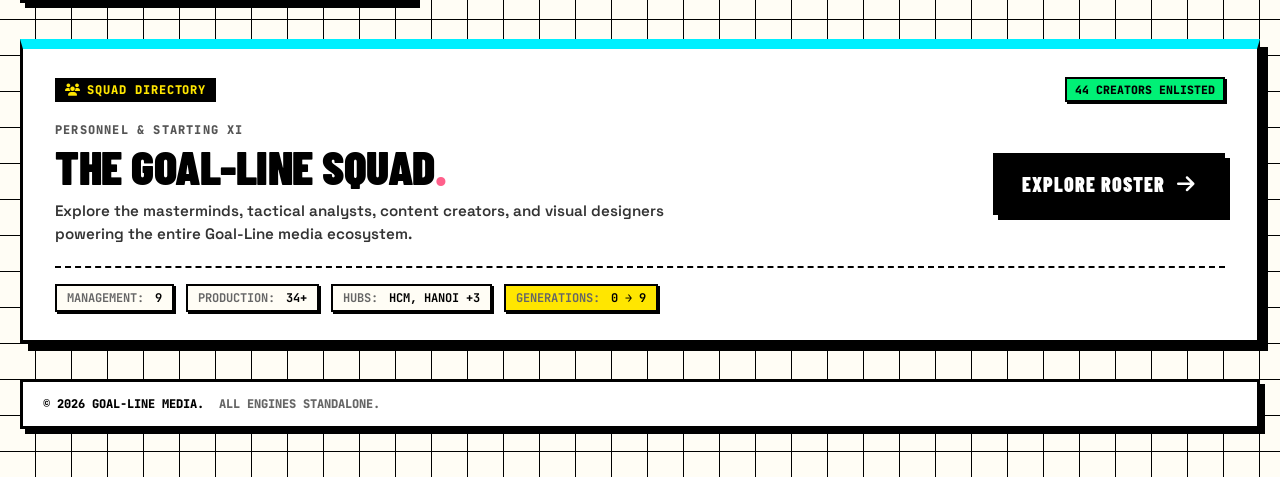
==== commit 9f08fa16: "Update index.html,unhide 05 07" ====
--- a/index.html
+++ b/index.html
@@ -156,7 +156,7 @@
             </a>
 
             <!-- TOOL 05: TACTICAL BOARD -->
-            <a href="board.html" class="tool-card card-green" style="display:none">
+            <a href="board.html" class="tool-card card-green">
                 <div class="card-top">
                     <span class="card-num">05</span>
                     <span class="card-tag">FORMATION ENGINE</span>
@@ -194,7 +194,7 @@
             </a>
 
             <!-- TOOL 07: VIDEO STUDIO (Dán ngay dưới Tool 06 trong index.html) -->
-            <a href="video.html" class="tool-card card-yellow" style="display:none">
+            <a href="video.html" class="tool-card card-yellow">
                 <div class="card-top">
                     <span class="card-num">07</span>
                     <span class="card-tag">MOTION & PRESENTATION</span>
